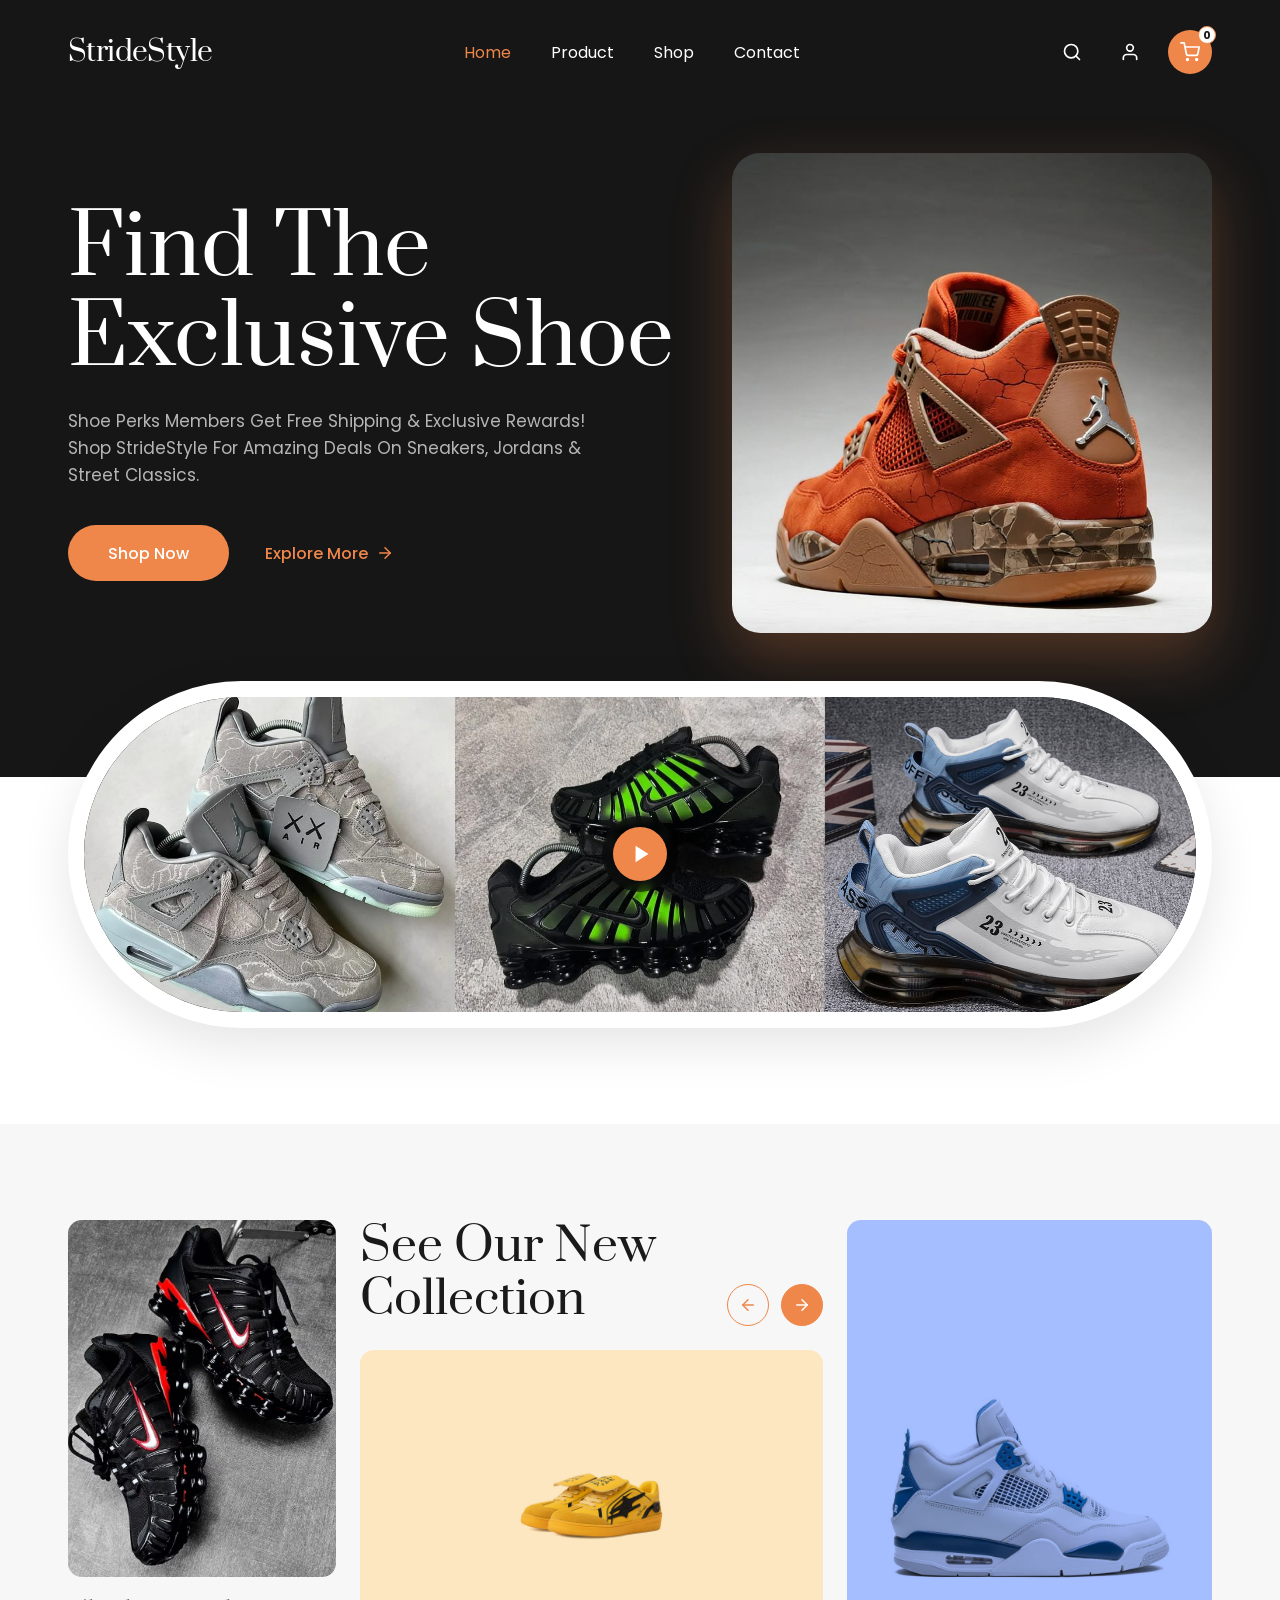
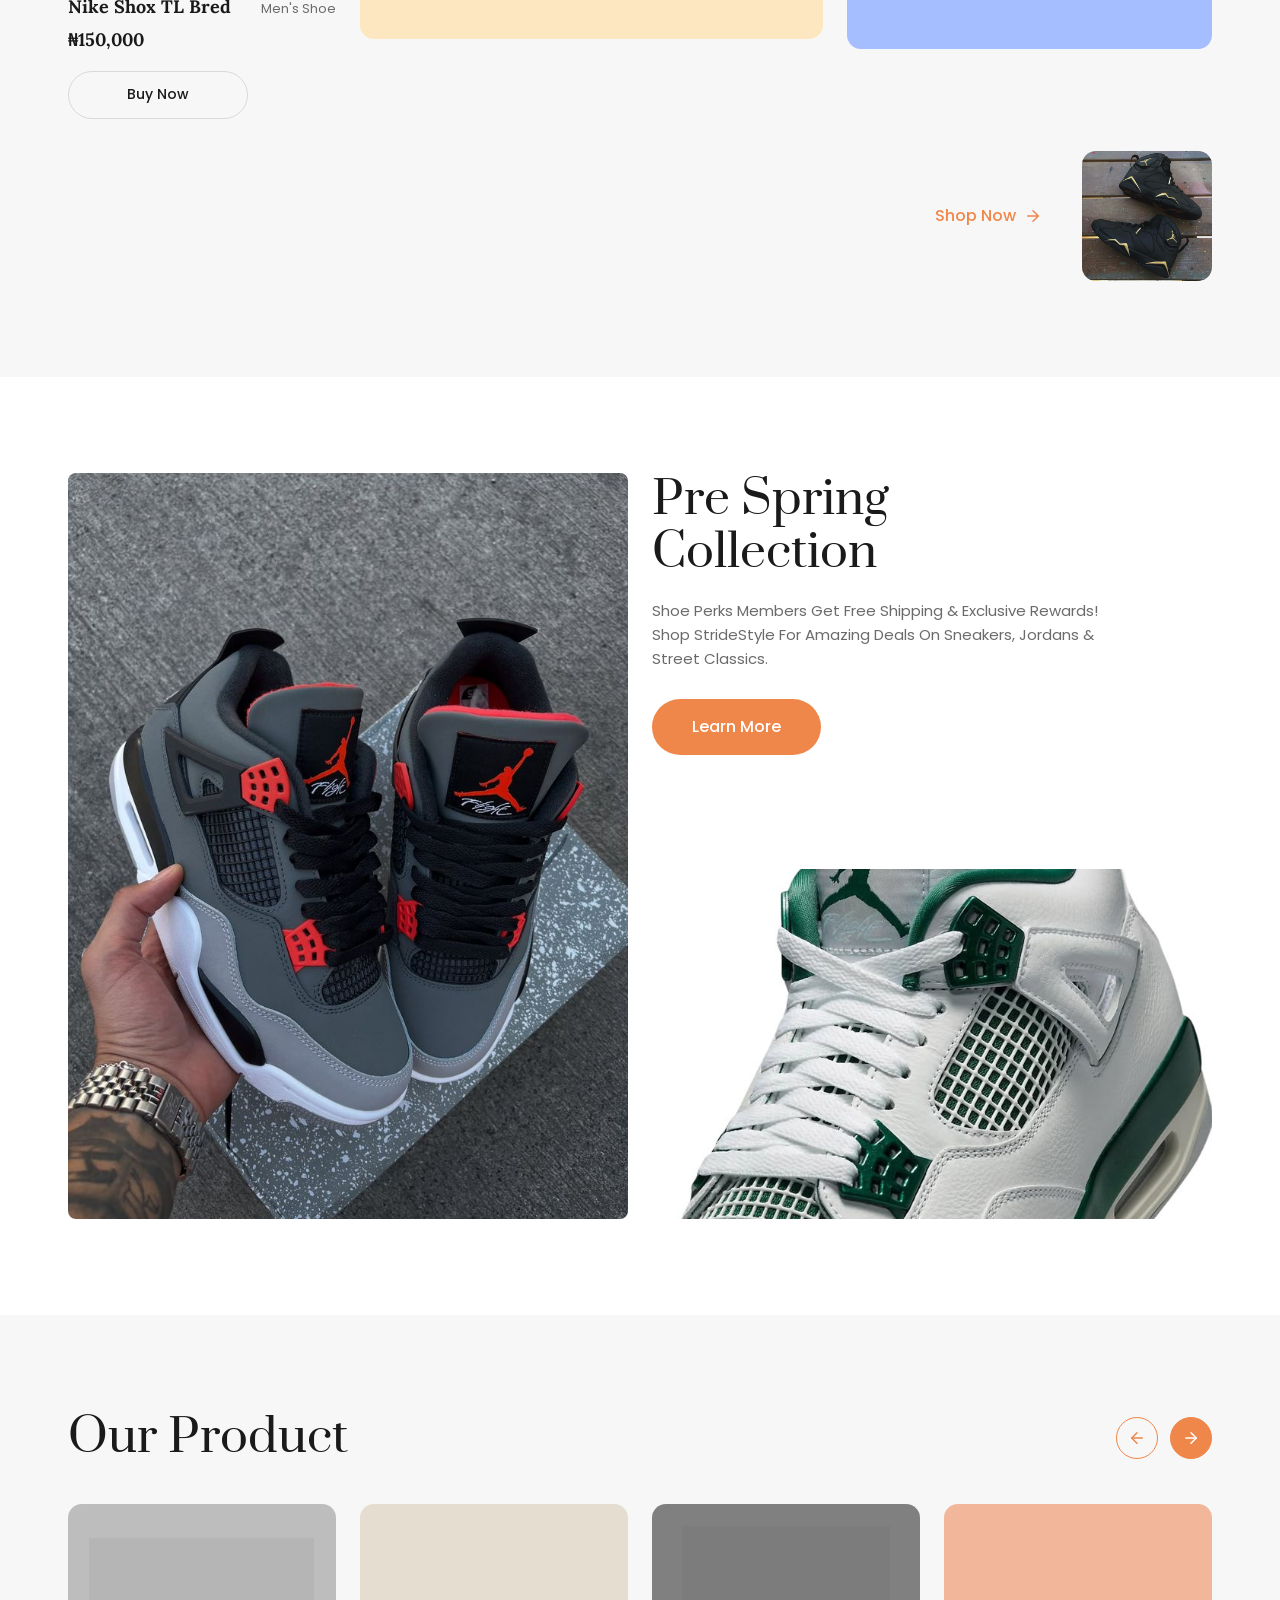
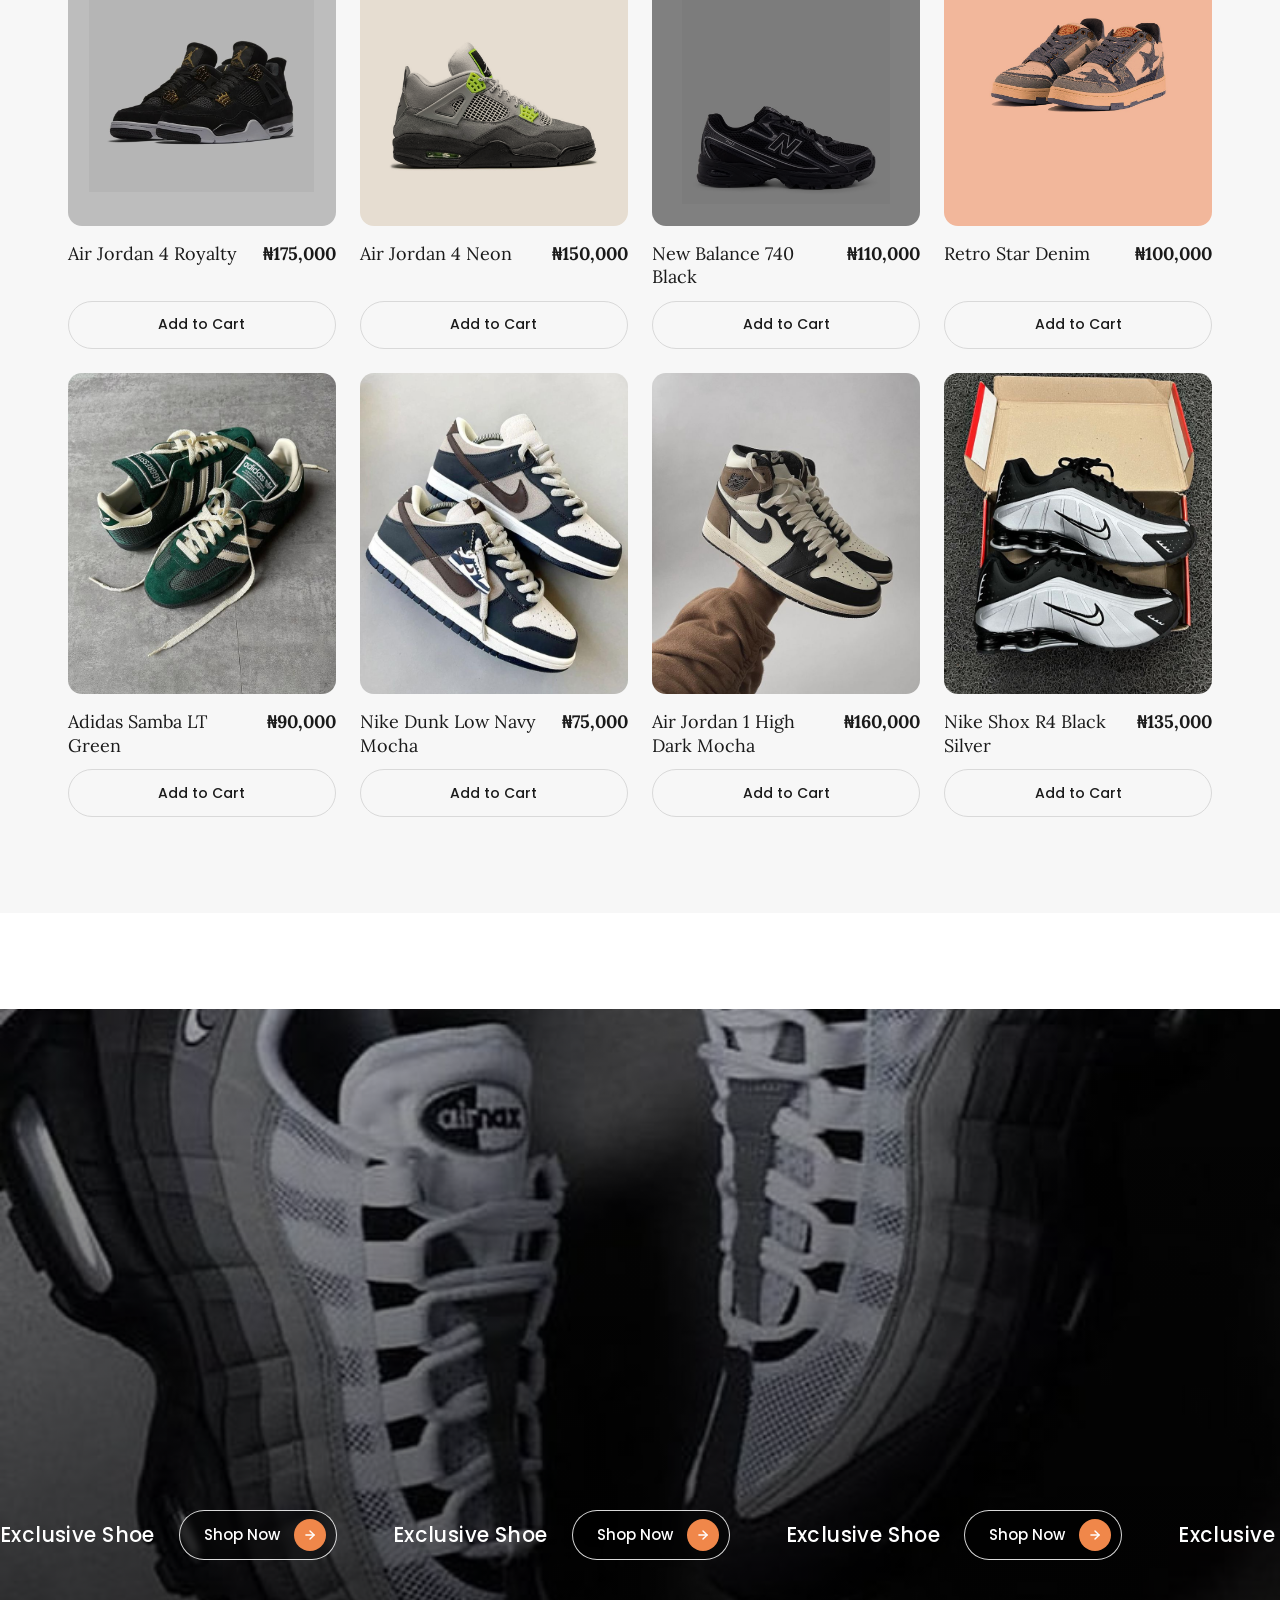
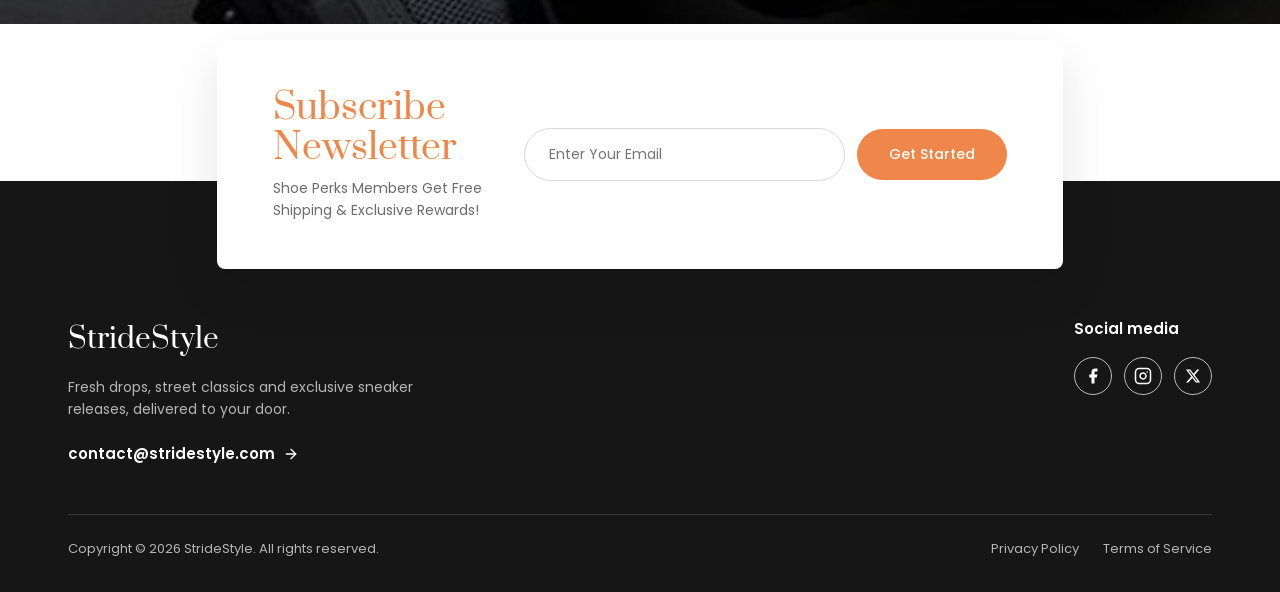
==== shoe-ecommerce/public/CLIENT/index.html @ 3cce836e "first commit" ====
<!DOCTYPE html>
<html lang="en">
<head>
  <meta charset="UTF-8">
  <meta name="viewport" content="width=device-width, initial-scale=1.0">
  <title>StrideStyle | Find The Exclusive Shoe</title>
  <meta name="description" content="Discover premium sneakers, iconic Air Jordans, classic streetwear and rare drops at StrideStyle with exclusive member rewards and free nationwide delivery.">
  
  <!-- Google Fonts: Prata, Lora, Poppins, Noto Sans fallback for Naira -->
  <link rel="preconnect" href="https://fonts.googleapis.com">
  <link rel="preconnect" href="https://fonts.gstatic.com" crossorigin>
  <link href="https://fonts.googleapis.com/css2?family=Lora:ital,wght@0,400..700;1,400..700&family=Noto+Sans:wght@400..700&family=Poppins:wght@300;400;500;600;700&family=Prata&display=swap" rel="stylesheet">
  
  <!-- Stylesheets -->
  <link rel="stylesheet" href="CSS/style.css">
  <link rel="stylesheet" href="CSS/responsive.css">
</head>
<body>

  <!-- Mobile Navigation Toggle (Checkbox Hack) -->
  <input type="checkbox" id="nav-toggle" class="nav-toggle" aria-label="Toggle navigation menu">

  <!-- ==========================================================================
       Header
       ========================================================================== -->
  <header class="site-header">
    <div class="container site-header__container">
      <!-- Logo -->
      <a href="index.html" class="site-header__logo" aria-label="StrideStyle Home">StrideStyle</a>

      <!-- Navigation Links -->
      <nav class="site-header__nav" aria-label="Main Navigation">
        <a href="index.html" class="site-header__link" aria-current="page">Home</a>
        <a href="product.html" class="site-header__link">Product</a>
        <a href="shop.html" class="site-header__link">Shop</a>
        <a href="#contact" class="site-header__link">Contact</a>
      </nav>

      <!-- Action Icons -->
      <div class="site-header__actions">
        <!-- Search icon -> shop page search -->
        <a href="shop.html#shop-search" class="site-header__icon-btn" aria-label="Search shoes">
          <svg width="20" height="20" viewBox="0 0 24 24" fill="none" stroke="currentColor" stroke-width="2" stroke-linecap="round" stroke-linejoin="round">
            <circle cx="11" cy="11" r="8"></circle>
            <line x1="21" y1="21" x2="16.65" y2="16.65"></line>
          </svg>
        </a>

        <!-- Account icon -> login page -->
        <a href="login.html" class="site-header__icon-btn" aria-label="User Account">
          <svg width="20" height="20" viewBox="0 0 24 24" fill="none" stroke="currentColor" stroke-width="2" stroke-linecap="round" stroke-linejoin="round">
            <path d="M20 21v-2a4 4 0 0 0-4-4H8a4 4 0 0 0-4 4v2"></path>
            <circle cx="12" cy="7" r="4"></circle>
          </svg>
        </a>

        <!-- Cart button with count badge -->
        <!-- JS HOOK: Header cart badge -->
        <a href="cart.html" class="site-header__cart-btn" aria-label="View Shopping Cart">
          <svg width="20" height="20" viewBox="0 0 24 24" fill="none" stroke="currentColor" stroke-width="2" stroke-linecap="round" stroke-linejoin="round">
            <circle cx="9" cy="21" r="1"></circle>
            <circle cx="20" cy="21" r="1"></circle>
            <path d="M1 1h4l2.68 13.39a2 2 0 0 0 2 1.61h9.72a2 2 0 0 0 2-1.61L23 6H6"></path>
          </svg>
          <span class="cart-count" id="cart-count">0</span>
        </a>

        <!-- Mobile Hamburger Toggle Button -->
        <label for="nav-toggle" class="nav-toggle-label" aria-label="Toggle navigation">
          <svg width="24" height="24" viewBox="0 0 24 24" fill="none" stroke="currentColor" stroke-width="2" stroke-linecap="round" stroke-linejoin="round">
            <line x1="3" y1="12" x2="21" y2="12"></line>
            <line x1="3" y1="6" x2="21" y2="6"></line>
            <line x1="3" y1="18" x2="21" y2="18"></line>
          </svg>
        </label>
      </div>
    </div>
  </header>

  <main>
    <!-- ==========================================================================
         D1. Hero Section (Dark)
         ========================================================================== -->
    <section class="hero" aria-labelledby="hero-heading">
      <div class="container hero__container">
        <!-- Left Content -->
        <div class="hero__content">
          <h1 id="hero-heading" class="hero__title">
            Find The<br>Exclusive Shoe
          </h1>
          <p class="hero__text">
            Shoe Perks Members Get Free Shipping &amp; Exclusive Rewards! Shop StrideStyle For Amazing Deals On Sneakers, Jordans &amp; Street Classics.
          </p>
          <div class="hero__actions">
            <a href="shop.html" class="btn btn--primary">Shop Now</a>
            <a href="#collections" class="link-arrow">
              Explore More
              <svg width="18" height="18" viewBox="0 0 24 24" fill="none" stroke="currentColor" stroke-width="2" stroke-linecap="round" stroke-linejoin="round">
                <path d="M5 12h14"></path>
                <path d="M12 5l7 7-7 7"></path>
              </svg>
            </a>
          </div>
        </div>

        <!-- Right Hero Media (Air Jordan 4 Orange Crackle) -->
        <div class="hero__media">
          <div class="hero__card">
            <img src="IMAGES/banners/hero-sneaker.jpg" alt="Orange crackle Air Jordan 4 sneaker" class="hero__img" width="480" height="480">
          </div>
        </div>
      </div>
    </section>

    <!-- ==========================================================================
         D2. Featured Pill Strip (Overlaps Dark & Light Boundary)
         ========================================================================== -->
    <section class="container featured-strip-wrapper" aria-label="Featured Collection Sneak Peek">
      <div class="featured-pill">
        <div class="featured-pill__cell">
          <img src="IMAGES/banners/featured-strip-1.jpg" alt="Air Jordan 4 KAWS Grey" class="featured-pill__img" width="400" height="240" loading="lazy">
        </div>
        <div class="featured-pill__cell">
          <img src="IMAGES/banners/featured-strip-2.jpg" alt="Nike Shox TL Volt Green" class="featured-pill__img" width="400" height="240" loading="lazy">
        </div>
        <div class="featured-pill__cell">
          <img src="IMAGES/banners/featured-strip-3.jpg" alt="Street Runner 23 White Blue" class="featured-pill__img" width="400" height="240" loading="lazy">
        </div>

        <!-- Centered Play Video Button -->
        <!-- JS HOOK: Hero video -->
        <button type="button" class="featured-pill__play-btn js-play-video" aria-label="Play featured video">
          <span class="featured-pill__play-icon">
            <svg width="22" height="22" viewBox="0 0 24 24" fill="currentColor">
              <polygon points="5 3 19 12 5 21 5 3"></polygon>
            </svg>
          </span>
        </button>
      </div>
    </section>

    <!-- ==========================================================================
         D3. "See Our New Collection" Showcase (12-Col CSS Grid)
         ========================================================================== -->
    <section id="collections" class="collections-section" aria-labelledby="collections-heading">
      <div class="container">
        <div class="collections-grid">
          
          <!-- Left Tall Card (Col 1 to 3) -->
          <div class="collection-tall-col">
            <article class="collection-tall-card">
              <div class="collection-tall-card__media">
                <img src="IMAGES/collections/collection-lace-up.jpg" alt="Nike Shox TL Bred" class="collection-tall-card__img" width="300" height="400" loading="lazy">
              </div>
              <div class="collection-tall-card__info">
                <div class="collection-tall-card__row-1">
                  <h3 class="collection-tall-card__name">Nike Shox TL Bred</h3>
                  <span class="collection-tall-card__tag">Men's Shoe</span>
                </div>
                <div class="collection-tall-card__price">₦150,000</div>
                <!-- JS HOOK: add-to-cart -->
                <button type="button" class="btn btn--outline collection-tall-card__btn js-add-to-cart" data-product-id="p14">Buy Now</button>
              </div>
            </article>
          </div>

          <!-- Center Block (Col 4 to 8) -->
          <div class="collection-center-col">
            <div class="collection-center-head">
              <h2 id="collections-heading" class="section-head__title">See Our New<br>Collection</h2>
              <!-- Slider Arrows -->
              <!-- JS HOOK: Slider arrows (collection) -->
              <div class="slider-arrows">
                <button type="button" class="slider-arrow slider-arrow--prev js-slider-prev" aria-label="Previous collection slide">
                  <svg width="18" height="18" viewBox="0 0 24 24" fill="none" stroke="currentColor" stroke-width="2" stroke-linecap="round" stroke-linejoin="round">
                    <path d="M19 12H5"></path>
                    <path d="M12 19l-7-7 7-7"></path>
                  </svg>
                </button>
                <button type="button" class="slider-arrow slider-arrow--next js-slider-next" aria-label="Next collection slide">
                  <svg width="18" height="18" viewBox="0 0 24 24" fill="none" stroke="currentColor" stroke-width="2" stroke-linecap="round" stroke-linejoin="round">
                    <path d="M5 12h14"></path>
                    <path d="M12 5l7 7-7 7"></path>
                  </svg>
                </button>
              </div>
            </div>

            <!-- Cream Feature Tile (Cutout, Multiply) -->
            <div class="collection-feature-tile">
              <img src="IMAGES/collections/collection-feature.jpg" alt="Retro Training Yellow" class="collection-feature-img" width="500" height="310" loading="lazy">
            </div>
          </div>

          <!-- Right Sky Card (Col 9 to 12) -->
          <div class="collection-right-col">
            <div class="collection-blue-tile">
              <img src="IMAGES/collections/collection-blue.jpg" alt="Air Jordan 4 Military Blue" class="collection-blue-img" width="380" height="420" loading="lazy">
            </div>
          </div>

          <!-- Bottom Row: Shop Now link & Small Orange Card -->
          <div class="collection-bottom-row">
            <a href="shop.html" class="link-arrow">
              Shop Now
              <svg width="18" height="18" viewBox="0 0 24 24" fill="none" stroke="currentColor" stroke-width="2" stroke-linecap="round" stroke-linejoin="round">
                <path d="M5 12h14"></path>
                <path d="M12 5l7 7-7 7"></path>
              </svg>
            </a>
            <div class="collection-small-tile">
              <img src="IMAGES/collections/collection-small.jpg" alt="Air Jordan 7 Black Gold" class="collection-small-img" width="130" height="130" loading="lazy">
            </div>
          </div>

        </div>
      </div>
    </section>

    <!-- ==========================================================================
         D4. Pre Spring Collection (White Background)
         ========================================================================== -->
    <section class="prespring-section" aria-labelledby="prespring-heading">
      <div class="container">
        <div class="prespring-grid">
          <!-- Left Tall Image -->
          <div class="prespring-col--left">
            <div class="prespring-tall-box">
              <img src="IMAGES/collections/prespring-main.jpg" alt="Air Jordan 4 Infrared Sneaker in Hand" class="prespring-tall-img" width="600" height="740" loading="lazy">
            </div>
          </div>

          <!-- Right Content + Wide Image -->
          <div class="prespring-col--right">
            <div class="prespring-content">
              <h2 id="prespring-heading" class="section-head__title">Pre Spring<br>Collection</h2>
              <p class="prespring-text">
                Shoe Perks Members Get Free Shipping &amp; Exclusive Rewards! Shop StrideStyle For Amazing Deals On Sneakers, Jordans &amp; Street Classics.
              </p>
              <a href="shop.html" class="btn btn--primary">Learn More</a>
            </div>

            <!-- Wide Bottom-Right Image -->
            <div class="prespring-wide-box">
              <img src="IMAGES/collections/prespring-wide.jpg" alt="Air Jordan 4 Oxidized Green Sneakers" class="prespring-wide-img" width="600" height="375" loading="lazy">
            </div>
          </div>
        </div>
      </div>
    </section>

    <!-- ==========================================================================
         D5. "Our Product" Grid (Light Grey Background)
         ========================================================================== -->
    <section class="products-section" aria-labelledby="products-heading">
      <div class="container">
        <div class="section-head">
          <h2 id="products-heading" class="section-head__title">Our Product</h2>
          <!-- Slider Arrows (Product grid) -->
          <!-- JS HOOK: Slider arrows (product grid) -->
          <div class="slider-arrows">
            <button type="button" class="slider-arrow slider-arrow--prev js-product-prev" aria-label="Previous products">
              <svg width="18" height="18" viewBox="0 0 24 24" fill="none" stroke="currentColor" stroke-width="2" stroke-linecap="round" stroke-linejoin="round">
                <path d="M19 12H5"></path>
                <path d="M12 19l-7-7 7-7"></path>
              </svg>
            </button>
            <button type="button" class="slider-arrow slider-arrow--next js-product-next" aria-label="Next products">
              <svg width="18" height="18" viewBox="0 0 24 24" fill="none" stroke="currentColor" stroke-width="2" stroke-linecap="round" stroke-linejoin="round">
                <path d="M5 12h14"></path>
                <path d="M12 5l7 7-7 7"></path>
              </svg>
            </button>
          </div>
        </div>

        <div class="products-grid">
          <!-- Row 1: P02, P04, P19, P21 -->
          <!-- Card 1: P02 (tile gray, cutout) -->
          <!-- JS HOOK: Every product card -->
          <article class="product-card" data-product-id="p02" data-name="Air Jordan 4 Royalty" data-price="175000" data-category="jordan" data-image="IMAGES/shoes/jordan-4-royalty-black-gold.jpg">
            <div class="product-card__media tile-gray">
              <img src="IMAGES/shoes/jordan-4-royalty-black-gold.jpg" alt="Air Jordan 4 Royalty" class="product-card__img product-card__img--cutout" width="300" height="360" loading="lazy">
            </div>
            <div class="product-card__caption">
              <h3 class="product-card__name"><a href="product.html">Air Jordan 4 Royalty</a></h3>
              <span class="product-card__price">₦175,000</span>
            </div>
            <div class="product-card__action">
              <button type="button" class="btn btn--outline js-add-to-cart" data-product-id="p02">Add to Cart</button>
            </div>
          </article>

          <!-- Card 2: P04 (tile beige, cutout) -->
          <article class="product-card" data-product-id="p04" data-name="Air Jordan 4 Neon" data-price="150000" data-category="jordan" data-image="IMAGES/shoes/jordan-4-neon-grey.jpg">
            <div class="product-card__media tile-beige">
              <img src="IMAGES/shoes/jordan-4-neon-grey.jpg" alt="Air Jordan 4 Neon" class="product-card__img product-card__img--cutout" width="300" height="360" loading="lazy">
            </div>
            <div class="product-card__caption">
              <h3 class="product-card__name"><a href="product.html">Air Jordan 4 Neon</a></h3>
              <span class="product-card__price">₦150,000</span>
            </div>
            <div class="product-card__action">
              <button type="button" class="btn btn--outline js-add-to-cart" data-product-id="p04">Add to Cart</button>
            </div>
          </article>

          <!-- Card 3: P19 (tile gray-dark, cutout) -->
          <article class="product-card" data-product-id="p19" data-name="New Balance 740 Black" data-price="110000" data-category="classics" data-image="IMAGES/shoes/new-balance-740-black.jpg">
            <div class="product-card__media tile-gray-dark">
              <img src="IMAGES/shoes/new-balance-740-black.jpg" alt="New Balance 740 Black" class="product-card__img product-card__img--cutout" width="300" height="360" loading="lazy">
            </div>
            <div class="product-card__caption">
              <h3 class="product-card__name"><a href="product.html">New Balance 740 Black</a></h3>
              <span class="product-card__price">₦110,000</span>
            </div>
            <div class="product-card__action">
              <button type="button" class="btn btn--outline js-add-to-cart" data-product-id="p19">Add to Cart</button>
            </div>
          </article>

          <!-- Card 4: P21 (tile peach, cutout) -->
          <article class="product-card" data-product-id="p21" data-name="Retro Star Denim" data-price="100000" data-category="street" data-image="IMAGES/shoes/retro-star-denim.jpg">
            <div class="product-card__media tile-peach">
              <img src="IMAGES/shoes/retro-star-denim.jpg" alt="Retro Star Denim" class="product-card__img product-card__img--cutout" width="300" height="360" loading="lazy">
            </div>
            <div class="product-card__caption">
              <h3 class="product-card__name"><a href="product.html">Retro Star Denim</a></h3>
              <span class="product-card__price">₦100,000</span>
            </div>
            <div class="product-card__action">
              <button type="button" class="btn btn--outline js-add-to-cart" data-product-id="p21">Add to Cart</button>
            </div>
          </article>

          <!-- Row 2: P18, P11, P10, P12 -->
          <!-- Card 5: P18 (tile gray-mid, photo) -->
          <article class="product-card" data-product-id="p18" data-name="Adidas Samba LT Green" data-price="90000" data-category="classics" data-image="IMAGES/shoes/adidas-samba-lt-green.jpg">
            <div class="product-card__media tile-gray-mid">
              <img src="IMAGES/shoes/adidas-samba-lt-green.jpg" alt="Adidas Samba LT Green" class="product-card__img" width="300" height="360" loading="lazy">
            </div>
            <div class="product-card__caption">
              <h3 class="product-card__name"><a href="product.html">Adidas Samba LT Green</a></h3>
              <span class="product-card__price">₦90,000</span>
            </div>
            <div class="product-card__action">
              <button type="button" class="btn btn--outline js-add-to-cart" data-product-id="p18">Add to Cart</button>
            </div>
          </article>

          <!-- Card 6: P11 (tile pink, photo) -->
          <article class="product-card" data-product-id="p11" data-name="Nike Dunk Low Navy Mocha" data-price="75000" data-category="nike" data-image="IMAGES/shoes/nike-dunk-low-navy-mocha.jpg">
            <div class="product-card__media tile-pink">
              <img src="IMAGES/shoes/nike-dunk-low-navy-mocha.jpg" alt="Nike Dunk Low Navy Mocha" class="product-card__img" width="300" height="360" loading="lazy">
            </div>
            <div class="product-card__caption">
              <h3 class="product-card__name"><a href="product.html">Nike Dunk Low Navy Mocha</a></h3>
              <span class="product-card__price">₦75,000</span>
            </div>
            <div class="product-card__action">
              <button type="button" class="btn btn--outline js-add-to-cart" data-product-id="p11">Add to Cart</button>
            </div>
          </article>

          <!-- Card 7: P10 (tile mint, photo) -->
          <article class="product-card" data-product-id="p10" data-name="Air Jordan 1 High Dark Mocha" data-price="160000" data-category="jordan" data-image="IMAGES/shoes/jordan-1-high-dark-mocha.jpg">
            <div class="product-card__media tile-mint">
              <img src="IMAGES/shoes/jordan-1-high-dark-mocha.jpg" alt="Air Jordan 1 High Dark Mocha" class="product-card__img" width="300" height="360" loading="lazy">
            </div>
            <div class="product-card__caption">
              <h3 class="product-card__name"><a href="product.html">Air Jordan 1 High Dark Mocha</a></h3>
              <span class="product-card__price">₦160,000</span>
            </div>
            <div class="product-card__action">
              <button type="button" class="btn btn--outline js-add-to-cart" data-product-id="p10">Add to Cart</button>
            </div>
          </article>

          <!-- Card 8: P12 (tile blush, photo) -->
          <article class="product-card" data-product-id="p12" data-name="Nike Shox R4 Black Silver" data-price="135000" data-category="nike" data-image="IMAGES/shoes/nike-shox-r4-black-silver.jpg">
            <div class="product-card__media tile-blush">
              <img src="IMAGES/shoes/nike-shox-r4-black-silver.jpg" alt="Nike Shox R4 Black Silver" class="product-card__img" width="300" height="360" loading="lazy">
            </div>
            <div class="product-card__caption">
              <h3 class="product-card__name"><a href="product.html">Nike Shox R4 Black Silver</a></h3>
              <span class="product-card__price">₦135,000</span>
            </div>
            <div class="product-card__action">
              <button type="button" class="btn btn--outline js-add-to-cart" data-product-id="p12">Add to Cart</button>
            </div>
          </article>
        </div>
      </div>
    </section>

    <!-- ==========================================================================
         D6. Promotional Banner (Full Bleed with Marquee Row)
         ========================================================================== -->
    <section class="promo-banner-section" aria-label="Exclusive Sneaker Promotion">
      <div class="promo-banner">
        <img src="IMAGES/banners/promo-banner.jpg" alt="Nike Air Max 95 Greyscale Banner" class="promo-banner__bg" width="1440" height="744" loading="lazy">
        <div class="promo-banner__overlay"></div>

        <!-- Marquee Track Repeating "Exclusive Shoe" & Ghost Pill Button -->
        <div class="promo-marquee">
          <div class="promo-marquee__track">
            <!-- Group 1 -->
            <div class="promo-marquee__item">
              <span class="promo-marquee__text">Exclusive Shoe</span>
              <a href="shop.html" class="btn btn--ghost">
                Shop Now
                <span class="btn--ghost-icon">
                  <svg width="14" height="14" viewBox="0 0 24 24" fill="none" stroke="currentColor" stroke-width="2.5" stroke-linecap="round" stroke-linejoin="round">
                    <path d="M5 12h14"></path>
                    <path d="M12 5l7 7-7 7"></path>
                  </svg>
                </span>
              </a>
            </div>
            <!-- Group 2 -->
            <div class="promo-marquee__item">
              <span class="promo-marquee__text">Exclusive Shoe</span>
              <a href="shop.html" class="btn btn--ghost">
                Shop Now
                <span class="btn--ghost-icon">
                  <svg width="14" height="14" viewBox="0 0 24 24" fill="none" stroke="currentColor" stroke-width="2.5" stroke-linecap="round" stroke-linejoin="round">
                    <path d="M5 12h14"></path>
                    <path d="M12 5l7 7-7 7"></path>
                  </svg>
                </span>
              </a>
            </div>
            <!-- Group 3 -->
            <div class="promo-marquee__item">
              <span class="promo-marquee__text">Exclusive Shoe</span>
              <a href="shop.html" class="btn btn--ghost">
                Shop Now
                <span class="btn--ghost-icon">
                  <svg width="14" height="14" viewBox="0 0 24 24" fill="none" stroke="currentColor" stroke-width="2.5" stroke-linecap="round" stroke-linejoin="round">
                    <path d="M5 12h14"></path>
                    <path d="M12 5l7 7-7 7"></path>
                  </svg>
                </span>
              </a>
            </div>
            <!-- Group 4 -->
            <div class="promo-marquee__item">
              <span class="promo-marquee__text">Exclusive Shoe</span>
              <a href="shop.html" class="btn btn--ghost">
                Shop Now
                <span class="btn--ghost-icon">
                  <svg width="14" height="14" viewBox="0 0 24 24" fill="none" stroke="currentColor" stroke-width="2.5" stroke-linecap="round" stroke-linejoin="round">
                    <path d="M5 12h14"></path>
                    <path d="M12 5l7 7-7 7"></path>
                  </svg>
                </span>
              </a>
            </div>
            <!-- Group 5 -->
            <div class="promo-marquee__item">
              <span class="promo-marquee__text">Exclusive Shoe</span>
              <a href="shop.html" class="btn btn--ghost">
                Shop Now
                <span class="btn--ghost-icon">
                  <svg width="14" height="14" viewBox="0 0 24 24" fill="none" stroke="currentColor" stroke-width="2.5" stroke-linecap="round" stroke-linejoin="round">
                    <path d="M5 12h14"></path>
                    <path d="M12 5l7 7-7 7"></path>
                  </svg>
                </span>
              </a>
            </div>
          </div>
        </div>
      </div>
    </section>

    <!-- ==========================================================================
         D7. Newsletter Card (Straddling White Section and Dark Footer)
         ========================================================================== -->
    <div class="container newsletter-wrapper">
      <section class="newsletter" aria-labelledby="newsletter-heading">
        <div class="newsletter__info">
          <h2 id="newsletter-heading" class="newsletter__title">Subscribe Newsletter</h2>
          <p class="newsletter__text">Shoe Perks Members Get Free Shipping &amp; Exclusive Rewards!</p>
        </div>

        <!-- JS HOOK: Newsletter form -->
        <form id="newsletter-form" class="newsletter__form" action="#" method="POST">
          <input type="email" id="newsletter-email" class="newsletter__input" placeholder="Enter Your Email" required aria-label="Email address for newsletter">
          <button type="submit" class="newsletter__btn">Get Started</button>
        </form>
        <p id="newsletter-message" role="status" hidden class="visually-hidden"></p>
      </section>
    </div>
  </main>

  <!-- ==========================================================================
       Footer (Dark)
       ========================================================================== -->
  <footer class="site-footer" id="contact">
    <div class="container">
      <div class="site-footer__main">
        <!-- Brand & Description -->
        <div class="site-footer__brand">
          <a href="index.html" class="site-footer__logo">StrideStyle</a>
          <p class="site-footer__desc">
            Fresh drops, street classics and exclusive sneaker releases, delivered to your door.
          </p>
          <a href="mailto:contact@stridestyle.com" class="site-footer__email">
            contact@stridestyle.com
            <svg width="16" height="16" viewBox="0 0 24 24" fill="none" stroke="currentColor" stroke-width="2" stroke-linecap="round" stroke-linejoin="round">
              <path d="M5 12h14"></path>
              <path d="M12 5l7 7-7 7"></path>
            </svg>
          </a>
        </div>

        <!-- Social Media Links -->
        <div class="site-footer__social">
          <h3 class="site-footer__social-label">Social media</h3>
          <div class="site-footer__social-icons">
            <!-- Facebook -->
            <a href="https://facebook.com" class="site-footer__social-icon" aria-label="Facebook" target="_blank" rel="noopener">
              <svg width="18" height="18" viewBox="0 0 24 24" fill="currentColor">
                <path d="M18 2h-3a5 5 0 0 0-5 5v3H7v4h3v8h4v-8h3l1-4h-4V7a1 1 0 0 1 1-1h3z"></path>
              </svg>
            </a>
            <!-- Instagram -->
            <a href="https://instagram.com" class="site-footer__social-icon" aria-label="Instagram" target="_blank" rel="noopener">
              <svg width="18" height="18" viewBox="0 0 24 24" fill="none" stroke="currentColor" stroke-width="2" stroke-linecap="round" stroke-linejoin="round">
                <rect x="2" y="2" width="20" height="20" rx="5" ry="5"></rect>
                <path d="M16 11.37A4 4 0 1 1 12.63 8 4 4 0 0 1 16 11.37z"></path>
                <line x1="17.5" y1="6.5" x2="17.51" y2="6.5"></line>
              </svg>
            </a>
            <!-- X / Twitter -->
            <a href="https://x.com" class="site-footer__social-icon" aria-label="X Twitter" target="_blank" rel="noopener">
              <svg width="16" height="16" viewBox="0 0 24 24" fill="currentColor">
                <path d="M18.244 2.25h3.308l-7.227 8.26 8.502 11.24H16.17l-5.214-6.817L4.99 21.75H1.68l7.73-8.835L1.254 2.25H8.08l4.713 6.231zm-1.161 17.52h1.833L7.084 4.126H5.117z"></path>
              </svg>
            </a>
          </div>
        </div>
      </div>

      <!-- Divider -->
      <hr class="site-footer__divider">

      <!-- Bottom Row -->
      <div class="site-footer__bottom">
        <p class="site-footer__copyright">Copyright &copy; 2026 StrideStyle. All rights reserved.</p>
        <div class="site-footer__links">
          <a href="#">Privacy Policy</a>
          <a href="#">Terms of Service</a>
        </div>
      </div>
    </div>
  </footer>

  <!-- JS: link my script here later, e.g. <script src="JS/script.js" defer></script> -->
</body>
</html>
---- shoe-ecommerce/public/CLIENT/CSS/style.css ----
/* ==========================================================================
   StrideStyle Shoe E-Commerce - Shared Design System & Core Styles
   File: style.css
   Applies to every client page and shared tokens with admin
   ========================================================================== */

/* --------------------------------------------------------------------------
   B1. CSS Custom Properties (:root)
   -------------------------------------------------------------------------- */
:root {
  /* Colours */
  --color-bg-dark: #161616;              /* header, hero, footer, admin sidebar */
  --color-bg-light: #F7F7F7;             /* light sections behind cards */
  --color-white: #FFFFFF;
  --color-text: #1A1A1A;
  --color-text-muted: #6B6B6B;
  --color-text-on-dark: #FFFFFF;
  --color-text-on-dark-muted: #B5B5B5;
  --color-primary: #F0874A;              /* orange: buttons, arrows, accents, newsletter title */
  --color-primary-hover: #DB7131;
  --color-border: #D9D9D9;

  /* Pastel product-tile backgrounds (from reference product cards) */
  --tile-gray: #BDBDBD;
  --tile-gray-dark: #808080;
  --tile-gray-mid: #8A8A8A;
  --tile-beige: #E6DDD1;
  --tile-peach: #F2B79B;
  --tile-pink: #FFB8C6;
  --tile-mint: #BDEAD3;
  --tile-blush: #EEDDD0;
  --tile-cream: #FDE7C0;
  --tile-sky: #A5BEFF;
  --tile-tan: #E6B8A0;

  /* Fonts */
  --font-heading: "Prata", "Playfair Display", Georgia, serif;
  --font-product: "Lora", "Noto Sans", Georgia, serif;
  --font-body: "Poppins", "Noto Sans", Arial, sans-serif;

  /* Type scale (fluid) */
  --fs-hero: clamp(2.75rem, 6.5vw, 5.75rem); /* hero H1 */
  --fs-h2: clamp(2rem, 3.6vw, 3.25rem);       /* section headings */
  --fs-h3: clamp(1.25rem, 1.8vw, 1.6rem);
  --fs-product: 1.125rem;                     /* ~18px */
  --fs-body: 1rem;                            /* 16px */
  --fs-small: 0.875rem;                       /* 14px */
  --fs-tiny: 0.75rem;                         /* 12px */

  /* Spacing, radii, shadows, layout */
  --space-1: 0.5rem;
  --space-2: 1rem;
  --space-3: 1.5rem;
  --space-4: 2.5rem;
  --space-5: 4rem;
  --space-6: 6rem;

  --radius-sm: 8px;
  --radius-md: 14px;
  --radius-lg: 28px;
  --radius-pill: 999px;

  --shadow-card: 0 18px 50px rgba(0, 0, 0, 0.10);
  --shadow-soft: 0 6px 24px rgba(0, 0, 0, 0.08);

  --container: 1288px;
  --gutter: clamp(1.25rem, 5.3vw, 4.75rem);
}

/* --------------------------------------------------------------------------
   Reset & Base Elements
   -------------------------------------------------------------------------- */
*,
*::before,
*::after {
  box-sizing: border-box;
  margin: 0;
  padding: 0;
}

html {
  font-size: 16px;
  scroll-behavior: smooth;
  -webkit-text-size-adjust: 100%;
}

body {
  font-family: var(--font-body);
  font-size: var(--fs-body);
  line-height: 1.6;
  color: var(--color-text);
  background-color: var(--color-white);
  overflow-x: clip;
}

img,
picture,
svg {
  display: block;
  max-width: 100%;
}

input,
button,
textarea,
select {
  font: inherit;
}

a {
  color: inherit;
  text-decoration: none;
}

button {
  background: none;
  border: none;
  cursor: pointer;
}

ul,
ol {
  list-style: none;
}

/* Accessible focus styling */
:focus-visible {
  outline: 2px solid var(--color-primary);
  outline-offset: 3px;
}

/* --------------------------------------------------------------------------
   Layout Containers & Utilities
   -------------------------------------------------------------------------- */
.container {
  width: 100%;
  max-width: var(--container);
  margin-left: auto;
  margin-right: auto;
  padding-left: var(--gutter);
  padding-right: var(--gutter);
}

.section-light {
  background-color: var(--color-bg-light);
  padding-top: var(--space-6);
  padding-bottom: var(--space-6);
}

.section-white {
  background-color: var(--color-white);
  padding-top: var(--space-6);
  padding-bottom: var(--space-6);
}

.surface-card {
  background-color: var(--color-white);
  border-radius: var(--radius-md);
  box-shadow: var(--shadow-soft);
  padding: 2rem;
}

.visually-hidden {
  position: absolute;
  width: 1px;
  height: 1px;
  padding: 0;
  margin: -1px;
  overflow: hidden;
  clip: rect(0, 0, 0, 0);
  white-space: nowrap;
  border: 0;
}

/* --------------------------------------------------------------------------
   B3. Buttons, Links & Inputs
   -------------------------------------------------------------------------- */
/* Primary Pill Button */
.btn {
  display: inline-flex;
  align-items: center;
  justify-content: center;
  gap: 0.5rem;
  font-family: var(--font-body);
  font-weight: 500;
  border-radius: var(--radius-pill);
  transition: background-color 0.25s ease, transform 0.2s ease, border-color 0.25s ease, color 0.25s ease;
  white-space: nowrap;
  cursor: pointer;
  text-decoration: none;
}

.btn--primary {
  background-color: var(--color-primary);
  color: var(--color-white);
  padding: 0 2.5rem;
  height: 56px;
  font-size: var(--fs-body);
  border: none;
}

.btn--primary:hover {
  background-color: var(--color-primary-hover);
  transform: translateY(-1px);
}

.btn--primary-sm {
  background-color: var(--color-primary);
  color: var(--color-white);
  padding: 0 1.75rem;
  height: 46px;
  font-size: var(--fs-small);
  border: none;
}

.btn--primary-sm:hover {
  background-color: var(--color-primary-hover);
}

/* Outline Pill Button (Add to Cart / Buy Now / Secondary) */
.btn--outline {
  background-color: transparent;
  color: var(--color-text);
  border: 1px solid var(--color-border);
  border-radius: var(--radius-pill);
  height: 48px;
  width: 100%;
  padding: 0 1.5rem;
  font-size: var(--fs-small);
  font-weight: 500;
}

.btn--outline:hover {
  background-color: var(--color-primary);
  color: var(--color-white);
  border-color: var(--color-primary);
}

/* Ghost Pill on Dark (Promo banner Shop Now) */
.btn--ghost {
  background-color: rgba(0, 0, 0, 0.45);
  border: 1px solid rgba(255, 255, 255, 0.85);
  color: var(--color-white);
  padding: 0.5rem 0.625rem 0.5rem 1.5rem;
  border-radius: var(--radius-pill);
  font-size: 0.9375rem;
  font-weight: 500;
  display: inline-flex;
  align-items: center;
  gap: 0.875rem;
  backdrop-filter: blur(4px);
  transition: background-color 0.2s ease, border-color 0.2s ease;
}

.btn--ghost:hover {
  background-color: rgba(0, 0, 0, 0.7);
  border-color: var(--color-primary);
}

.btn--ghost-icon {
  width: 32px;
  height: 32px;
  background-color: var(--color-primary);
  border-radius: 50%;
  display: flex;
  align-items: center;
  justify-content: center;
  color: var(--color-white);
}

/* Text link with arrow */
.link-arrow {
  color: var(--color-primary);
  font-family: var(--font-body);
  font-weight: 500;
  font-size: 1rem;
  display: inline-flex;
  align-items: center;
  gap: 0.5rem;
  text-decoration: none;
  transition: gap 0.25s ease, color 0.2s ease;
}

.link-arrow svg {
  transition: transform 0.25s ease;
}

.link-arrow:hover {
  color: var(--color-primary-hover);
  gap: 0.75rem;
}

.link-arrow:hover svg {
  transform: translateX(3px);
}

/* Circular Arrow Buttons (Slider pair) */
.slider-arrows {
  display: inline-flex;
  align-items: center;
  gap: 0.75rem;
}

.slider-arrow {
  width: 42px;
  height: 42px;
  border-radius: 50%;
  display: inline-flex;
  align-items: center;
  justify-content: center;
  cursor: pointer;
  transition: all 0.2s ease;
}

.slider-arrow--prev {
  background: transparent;
  border: 1.5px solid var(--color-primary);
  color: var(--color-primary);
}

.slider-arrow--prev:hover {
  background-color: rgba(240, 135, 74, 0.1);
  transform: scale(1.05);
}

.slider-arrow--next {
  background-color: var(--color-primary);
  border: 1.5px solid var(--color-primary);
  color: var(--color-white);
}

.slider-arrow--next:hover {
  background-color: var(--color-primary-hover);
  border-color: var(--color-primary-hover);
  transform: scale(1.05);
}

/* Form Controls */
.form-group {
  margin-bottom: 1.25rem;
}

.form-label {
  display: block;
  font-family: var(--font-body);
  font-size: var(--fs-small);
  font-weight: 500;
  color: var(--color-text);
  margin-bottom: 0.5rem;
}

.form-input,
.form-select,
.form-textarea {
  width: 100%;
  font-family: var(--font-body);
  font-size: var(--fs-body);
  color: var(--color-text);
  background-color: var(--color-white);
  border: 1px solid var(--color-border);
  border-radius: var(--radius-pill);
  padding: 0.875rem 1.375rem;
  transition: border-color 0.2s ease, box-shadow 0.2s ease;
}

.form-textarea {
  border-radius: var(--radius-md);
  resize: vertical;
  min-height: 120px;
}

.form-input:focus,
.form-select:focus,
.form-textarea:focus {
  outline: none;
  border-color: var(--color-primary);
  box-shadow: 0 0 0 3px rgba(240, 135, 74, 0.18);
}

.form-error {
  color: #D32F2F;
  font-size: var(--fs-tiny);
  margin-top: 0.375rem;
}

/* --------------------------------------------------------------------------
   Product Card Component (Shared)
   -------------------------------------------------------------------------- */
.product-card {
  display: flex;
  flex-direction: column;
  background: transparent;
  position: relative;
  border: none;
}

.product-card__media {
  width: 100%;
  aspect-ratio: 5 / 6;
  border-radius: var(--radius-md);
  overflow: hidden;
  position: relative;
  display: flex;
  align-items: center;
  justify-content: center;
}

/* Pastel backgrounds */
.tile-gray       { background-color: var(--tile-gray); }
.tile-gray-dark  { background-color: var(--tile-gray-dark); }
.tile-gray-mid   { background-color: var(--tile-gray-mid); }
.tile-beige      { background-color: var(--tile-beige); }
.tile-peach      { background-color: var(--tile-peach); }
.tile-pink       { background-color: var(--tile-pink); }
.tile-mint       { background-color: var(--tile-mint); }
.tile-blush      { background-color: var(--tile-blush); }
.tile-cream      { background-color: var(--tile-cream); }
.tile-sky        { background-color: var(--tile-sky); }
.tile-tan        { background-color: var(--tile-tan); }

/* Real photo image */
.product-card__img {
  width: 100%;
  height: 100%;
  object-fit: cover;
  transition: transform 0.4s ease;
}

/* Cutout image with multiply */
.product-card__img--cutout {
  width: 100%;
  height: 100%;
  object-fit: contain;
  mix-blend-mode: multiply;
  padding: 8%;
  transition: transform 0.4s ease;
}

.product-card:hover .product-card__img,
.product-card:hover .product-card__img--cutout {
  transform: scale(1.04);
}

.product-card__caption {
  display: flex;
  justify-content: space-between;
  align-items: baseline;
  gap: 0.75rem;
  margin-top: 0.875rem;
  margin-bottom: 0.75rem;
}

.product-card__name {
  font-family: var(--font-product);
  font-size: var(--fs-product);
  font-weight: 400;
  color: var(--color-text);
  line-height: 1.3;
}

.product-card__name a {
  color: inherit;
  text-decoration: none;
  transition: color 0.2s ease;
}

.product-card__name a:hover {
  color: var(--color-primary);
}

.product-card__price {
  font-family: var(--font-product);
  font-weight: 700;
  font-size: var(--fs-product);
  color: var(--color-text);
  white-space: nowrap;
  text-align: right;
}

.product-card__action {
  margin-top: auto;
}

/* --------------------------------------------------------------------------
   Section Heading Row Component
   -------------------------------------------------------------------------- */
.section-head {
  display: flex;
  justify-content: space-between;
  align-items: center;
  margin-bottom: 2.5rem;
}

.section-head__title {
  font-family: var(--font-heading);
  font-size: var(--fs-h2);
  font-weight: 400;
  color: var(--color-text);
  line-height: 1.15;
}

/* --------------------------------------------------------------------------
   B5. Site Header Component (Dark)
   -------------------------------------------------------------------------- */
/* Checkbox hack for mobile menu */
.nav-toggle {
  display: none;
}

.site-header {
  background-color: var(--color-bg-dark);
  padding: 1.875rem 0;
  position: relative;
  z-index: 100;
}

.site-header__container {
  display: flex;
  align-items: center;
  justify-content: space-between;
}

.site-header__logo {
  font-family: var(--font-heading);
  font-size: 1.75rem;
  color: var(--color-white);
  text-decoration: none;
  letter-spacing: -0.02em;
}

.site-header__nav {
  display: flex;
  align-items: center;
  gap: 2.5rem;
}

.site-header__link {
  font-family: var(--font-body);
  font-size: 1rem;
  font-weight: 400;
  color: var(--color-white);
  text-decoration: none;
  transition: color 0.2s ease;
  padding: 0.25rem 0;
}

.site-header__link:hover,
.site-header__link[aria-current="page"] {
  color: var(--color-primary);
}

.site-header__actions {
  display: flex;
  align-items: center;
  gap: 1.125rem;
}

.site-header__icon-btn {
  color: var(--color-white);
  display: inline-flex;
  align-items: center;
  justify-content: center;
  width: 40px;
  height: 40px;
  border-radius: 50%;
  transition: color 0.2s ease, transform 0.2s ease;
}

.site-header__icon-btn:hover {
  color: var(--color-primary);
  transform: scale(1.08);
}

.site-header__cart-btn {
  width: 44px;
  height: 44px;
  border-radius: 50%;
  background-color: var(--color-primary);
  display: inline-flex;
  align-items: center;
  justify-content: center;
  color: var(--color-white);
  position: relative;
  text-decoration: none;
  transition: background-color 0.2s ease, transform 0.2s ease;
}

.site-header__cart-btn:hover {
  background-color: var(--color-primary-hover);
  transform: scale(1.05);
}

.cart-count {
  position: absolute;
  top: -4px;
  right: -4px;
  background-color: var(--color-white);
  color: var(--color-text);
  font-size: 0.6875rem;
  font-weight: 700;
  width: 18px;
  height: 18px;
  border-radius: 50%;
  display: flex;
  align-items: center;
  justify-content: center;
  border: 1.5px solid var(--color-primary);
}

/* Mobile hamburger trigger */
.nav-toggle-label {
  display: none;
  width: 44px;
  height: 44px;
  align-items: center;
  justify-content: center;
  cursor: pointer;
  color: var(--color-white);
}

/* --------------------------------------------------------------------------
   Inner Page Title Band (shop, product, cart, checkout, login, signup)
   -------------------------------------------------------------------------- */
.page-title-band {
  background-color: var(--color-bg-dark);
  padding: 3rem 0 4.25rem;
  color: var(--color-white);
  position: relative;
  overflow: hidden;
}

.page-title-band::after {
  content: "";
  position: absolute;
  top: -40px;
  right: -40px;
  width: 320px;
  height: 320px;
  border-radius: 50%;
  background: radial-gradient(circle, rgba(240, 135, 74, 0.18) 0%, rgba(240, 135, 74, 0) 70%);
  pointer-events: none;
}

.breadcrumb {
  display: flex;
  align-items: center;
  gap: 0.5rem;
  font-family: var(--font-body);
  font-size: 0.8125rem;
  color: var(--color-text-on-dark-muted);
  margin-bottom: 0.875rem;
}

.breadcrumb a {
  color: inherit;
  text-decoration: none;
  transition: color 0.2s ease;
}

.breadcrumb a:hover {
  color: var(--color-white);
}

.breadcrumb-separator {
  opacity: 0.5;
}

.page-title-band__title {
  font-family: var(--font-heading);
  font-size: clamp(2.25rem, 4.5vw, 3.5rem);
  font-weight: 400;
  color: var(--color-white);
  line-height: 1.15;
  margin-bottom: 0.5rem;
}

.page-title-band__desc {
  font-family: var(--font-body);
  font-size: 0.9375rem;
  color: var(--color-text-on-dark-muted);
  max-width: 580px;
}

/* --------------------------------------------------------------------------
   Newsletter Card (index, shop, product, cart)
   Straddles the light section above and dark footer below
   -------------------------------------------------------------------------- */
.newsletter-wrapper {
  position: relative;
  z-index: 20;
  margin-top: -5rem;
  margin-bottom: -5.5rem;
}

.newsletter {
  background-color: var(--color-white);
  border-radius: var(--radius-sm);
  box-shadow: var(--shadow-card);
  width: 74%;
  max-width: 1070px;
  margin-left: auto;
  margin-right: auto;
  padding: 3rem 3.5rem;
  display: flex;
  justify-content: space-between;
  align-items: center;
  gap: 2rem;
}

.newsletter__info {
  flex: 1;
}

.newsletter__title {
  font-family: var(--font-heading);
  font-size: clamp(1.75rem, 2.75vw, 2.75rem);
  font-weight: 400;
  color: var(--color-primary);
  line-height: 1.15;
  margin-bottom: 0.5rem;
}

.newsletter__text {
  font-family: var(--font-body);
  font-size: 0.875rem;
  color: var(--color-text-muted);
}

.newsletter__form {
  display: flex;
  align-items: center;
  gap: 0.75rem;
}

.newsletter__input {
  border-radius: var(--radius-pill);
  border: 1px solid var(--color-border);
  padding: 0.875rem 1.5rem;
  font-family: var(--font-body);
  font-size: var(--fs-small);
  min-width: 280px;
  background-color: var(--color-white);
  color: var(--color-text);
  transition: border-color 0.2s ease;
}

.newsletter__input:focus {
  outline: none;
  border-color: var(--color-primary);
}

.newsletter__btn {
  background-color: var(--color-primary);
  color: var(--color-white);
  border: none;
  border-radius: var(--radius-pill);
  padding: 0.875rem 2rem;
  font-family: var(--font-body);
  font-size: var(--fs-small);
  font-weight: 500;
  cursor: pointer;
  white-space: nowrap;
  transition: background-color 0.2s ease, transform 0.2s ease;
}

.newsletter__btn:hover {
  background-color: var(--color-primary-hover);
  transform: translateY(-1px);
}

/* --------------------------------------------------------------------------
   Site Footer (Dark)
   -------------------------------------------------------------------------- */
.site-footer {
  background-color: var(--color-bg-dark);
  color: var(--color-white);
  padding-top: 8.5rem;
  padding-bottom: 2rem;
  position: relative;
}

.site-footer--compact {
  padding-top: 3.5rem;
}

.site-footer__main {
  display: flex;
  justify-content: space-between;
  align-items: flex-start;
  margin-bottom: 3rem;
}

.site-footer__brand {
  max-width: 380px;
}

.site-footer__logo {
  font-family: var(--font-heading);
  font-size: 1.75rem;
  color: var(--color-white);
  text-decoration: none;
  display: inline-block;
  margin-bottom: 0.875rem;
}

.site-footer__desc {
  font-family: var(--font-body);
  font-size: 0.875rem;
  color: var(--color-text-on-dark-muted);
  line-height: 1.6;
  margin-bottom: 1.25rem;
}

.site-footer__email {
  font-family: var(--font-body);
  font-size: 0.9375rem;
  font-weight: 600;
  color: var(--color-white);
  display: inline-flex;
  align-items: center;
  gap: 0.5rem;
  transition: color 0.2s ease;
}

.site-footer__email:hover {
  color: var(--color-primary);
}

.site-footer__social-label {
  font-family: var(--font-body);
  font-size: 0.9375rem;
  font-weight: 600;
  color: var(--color-white);
  margin-bottom: 1rem;
}

.site-footer__social-icons {
  display: flex;
  align-items: center;
  gap: 0.75rem;
}

.site-footer__social-icon {
  width: 38px;
  height: 38px;
  border-radius: 50%;
  border: 1px solid rgba(255, 255, 255, 0.7);
  display: inline-flex;
  align-items: center;
  justify-content: center;
  color: var(--color-white);
  transition: border-color 0.2s ease, color 0.2s ease, transform 0.2s ease;
}

.site-footer__social-icon:hover {
  border-color: var(--color-primary);
  color: var(--color-primary);
  transform: translateY(-2px);
}

.site-footer__divider {
  border: none;
  border-top: 1px solid rgba(255, 255, 255, 0.15);
  margin-bottom: 1.5rem;
}

.site-footer__bottom {
  display: flex;
  justify-content: space-between;
  align-items: center;
  font-family: var(--font-body);
  font-size: 0.8125rem;
  color: var(--color-text-on-dark-muted);
}

.site-footer__links {
  display: flex;
  align-items: center;
  gap: 1.5rem;
}

.site-footer__links a {
  color: inherit;
  transition: color 0.2s ease;
}

.site-footer__links a:hover {
  color: var(--color-white);
}

/* ==========================================================================
   Homepage Specific Sections (index.html)
   ========================================================================== */

/* --------------------------------------------------------------------------
   D1. Hero Section (Dark)
   -------------------------------------------------------------------------- */
.hero {
  background-color: var(--color-bg-dark);
  padding-top: 3rem;
  padding-bottom: 9rem; /* extra space so pill strip can overlap cleanly */
  position: relative;
  overflow: hidden;
}

.hero__container {
  display: flex;
  align-items: center;
  justify-content: space-between;
  gap: 2.5rem;
}

.hero__content {
  flex: 0 0 54%;
  max-width: 620px;
}

.hero__title {
  font-family: var(--font-heading);
  font-size: var(--fs-hero);
  font-weight: 400;
  color: var(--color-white);
  line-height: 1.08;
  margin-bottom: 1.5rem;
}

.hero__text {
  font-family: var(--font-body);
  font-size: 1.0625rem;
  color: var(--color-text-on-dark-muted);
  max-width: 520px;
  line-height: 1.6;
  margin-bottom: 2.25rem;
}

.hero__actions {
  display: flex;
  align-items: center;
  gap: 2.25rem;
}

.hero__media {
  flex: 0 0 42%;
  display: flex;
  justify-content: flex-end;
}

.hero__card {
  width: 100%;
  max-width: 480px;
  aspect-ratio: 1 / 1;
  border-radius: var(--radius-lg);
  overflow: hidden;
  position: relative;
  box-shadow: 0 24px 60px rgba(240, 135, 74, 0.28);
  background-color: #261f1b;
}

.hero__img {
  width: 100%;
  height: 100%;
  object-fit: cover;
  transform: scale(1.02);
}

/* --------------------------------------------------------------------------
   D2. Featured Pill Strip
   -------------------------------------------------------------------------- */
.featured-strip-wrapper {
  position: relative;
  z-index: 25;
  margin-top: -6rem;
  margin-bottom: 6rem;
}

.featured-pill {
  border-radius: var(--radius-pill);
  aspect-ratio: 3.3 / 1;
  border: 16px solid var(--color-white);
  box-shadow: var(--shadow-card);
  background-color: #1a1a1a;
  display: flex;
  position: relative;
  overflow: hidden;
}

.featured-pill__cell {
  flex: 1;
  height: 100%;
  overflow: hidden;
  position: relative;
}

.featured-pill__img {
  width: 100%;
  height: 100%;
  object-fit: cover;
  transition: transform 0.4s ease;
}

.featured-pill:hover .featured-pill__img {
  transform: scale(1.03);
}

.featured-pill__play-btn {
  position: absolute;
  top: 50%;
  left: 50%;
  transform: translate(-50%, -50%);
  z-index: 10;
  width: 76px;
  height: 76px;
  border-radius: 50%;
  background-color: rgba(0, 0, 0, 0.45);
  backdrop-filter: blur(4px);
  display: flex;
  align-items: center;
  justify-content: center;
  border: none;
  cursor: pointer;
  transition: transform 0.25s ease, background-color 0.25s ease;
}

.featured-pill__play-btn:hover {
  transform: translate(-50%, -50%) scale(1.08);
  background-color: rgba(0, 0, 0, 0.65);
}

.featured-pill__play-icon {
  width: 54px;
  height: 54px;
  border-radius: 50%;
  background-color: var(--color-primary);
  display: flex;
  align-items: center;
  justify-content: center;
  color: var(--color-white);
  padding-left: 3px;
  transition: background-color 0.2s ease;
}

.featured-pill__play-btn:hover .featured-pill__play-icon {
  background-color: var(--color-primary-hover);
}

/* --------------------------------------------------------------------------
   D3. See Our New Collection Showcase (CSS Grid 12 cols)
   -------------------------------------------------------------------------- */
.collections-section {
  background-color: var(--color-bg-light);
  padding-top: var(--space-6);
  padding-bottom: var(--space-6);
}

.collections-grid {
  display: grid;
  grid-template-columns: repeat(12, 1fr);
  grid-auto-rows: min-content;
  gap: 24px;
  align-items: start;
}

/* Left tall card (columns 1 to 3) */
.collection-tall-col {
  grid-column: 1 / span 3;
  display: flex;
  flex-direction: column;
}

.collection-tall-card {
  display: flex;
  flex-direction: column;
}

.collection-tall-card__media {
  width: 100%;
  aspect-ratio: 3 / 4;
  border-radius: var(--radius-md);
  background-color: var(--tile-tan);
  overflow: hidden;
}

.collection-tall-card__img {
  width: 100%;
  height: 100%;
  object-fit: cover;
  transition: transform 0.4s ease;
}

.collection-tall-card:hover .collection-tall-card__img {
  transform: scale(1.04);
}

.collection-tall-card__info {
  margin-top: 1rem;
}

.collection-tall-card__row-1 {
  display: flex;
  justify-content: space-between;
  align-items: baseline;
  margin-bottom: 0.25rem;
}

.collection-tall-card__name {
  font-family: var(--font-product);
  font-size: 1.125rem;
  color: var(--color-text);
}

.collection-tall-card__tag {
  font-family: var(--font-body);
  font-size: 0.8125rem;
  color: var(--color-text-muted);
}

.collection-tall-card__price {
  font-family: var(--font-product);
  font-size: 1.125rem;
  font-weight: 700;
  color: var(--color-text);
  margin-bottom: 1rem;
}

.collection-tall-card__btn {
  max-width: 180px;
}

/* Center group (columns 4 to 8) */
.collection-center-col {
  grid-column: 4 / span 5;
  display: flex;
  flex-direction: column;
}

.collection-center-head {
  display: flex;
  justify-content: space-between;
  align-items: flex-end;
  margin-bottom: 1.5rem;
}

.collection-center-head .section-head__title {
  margin-bottom: 0;
}

.collection-feature-tile {
  width: 100%;
  aspect-ratio: 1.6 / 1;
  border-radius: var(--radius-md);
  background-color: var(--tile-cream);
  overflow: hidden;
  display: flex;
  align-items: center;
  justify-content: center;
}

.collection-feature-img {
  width: 90%;
  height: 90%;
  object-fit: contain;
  mix-blend-mode: multiply;
  transition: transform 0.4s ease;
}

.collection-feature-tile:hover .collection-feature-img {
  transform: scale(1.05);
}

/* Bottom row under center/right */
.collection-bottom-row {
  grid-column: 4 / -1;
  display: flex;
  align-items: center;
  justify-content: flex-end;
  gap: 2.5rem;
  margin-top: 0.5rem;
}

/* Right blue card (columns 9 to 12) */
.collection-right-col {
  grid-column: 9 / span 4;
  display: flex;
  flex-direction: column;
}

.collection-blue-tile {
  width: 100%;
  aspect-ratio: 0.85 / 1;
  border-radius: var(--radius-md);
  background-color: var(--tile-sky);
  overflow: hidden;
  display: flex;
  align-items: center;
  justify-content: center;
}

.collection-blue-img {
  width: 88%;
  height: 88%;
  object-fit: contain;
  mix-blend-mode: multiply;
  transition: transform 0.4s ease;
}

.collection-blue-tile:hover .collection-blue-img {
  transform: scale(1.05);
}

/* Small orange card (far right bottom) */
.collection-small-tile {
  width: 130px;
  height: 130px;
  border-radius: var(--radius-md);
  background-color: var(--tile-peach);
  overflow: hidden;
  flex-shrink: 0;
}

.collection-small-img {
  width: 100%;
  height: 100%;
  object-fit: cover;
  transition: transform 0.4s ease;
}

.collection-small-tile:hover .collection-small-img {
  transform: scale(1.06);
}

/* --------------------------------------------------------------------------
   D4. Pre Spring Collection (White background)
   -------------------------------------------------------------------------- */
.prespring-section {
  background-color: var(--color-white);
  padding-top: var(--space-6);
  padding-bottom: var(--space-6);
}

.prespring-grid {
  display: grid;
  grid-template-columns: 1fr 1fr;
  gap: 24px;
  align-items: stretch;
}

.prespring-col--left {
  display: flex;
}

.prespring-tall-box {
  width: 100%;
  height: 100%;
  min-height: 520px;
  border-radius: var(--radius-sm);
  overflow: hidden;
}

.prespring-tall-img {
  width: 100%;
  height: 100%;
  object-fit: cover;
  transition: transform 0.4s ease;
}

.prespring-tall-box:hover .prespring-tall-img {
  transform: scale(1.03);
}

.prespring-col--right {
  display: flex;
  flex-direction: column;
  justify-content: space-between;
  gap: 2rem;
}

.prespring-content {
  padding-right: 2rem;
}

.prespring-content .section-head__title {
  margin-bottom: 1.25rem;
}

.prespring-text {
  font-family: var(--font-body);
  font-size: 0.9375rem;
  color: var(--color-text-muted);
  line-height: 1.6;
  max-width: 460px;
  margin-bottom: 1.75rem;
}

.prespring-wide-box {
  width: 100%;
  aspect-ratio: 1.6 / 1;
  border-radius: var(--radius-sm);
  overflow: hidden;
}

.prespring-wide-img {
  width: 100%;
  height: 100%;
  object-fit: cover;
  transition: transform 0.4s ease;
}

.prespring-wide-box:hover .prespring-wide-img {
  transform: scale(1.03);
}

/* --------------------------------------------------------------------------
   D5. "Our Product" Grid (Light Grey Background)
   -------------------------------------------------------------------------- */
.products-section {
  background-color: var(--color-bg-light);
  padding-top: var(--space-6);
  padding-bottom: var(--space-6);
}

.products-grid {
  display: grid;
  grid-template-columns: repeat(4, 1fr);
  gap: 24px;
}

/* --------------------------------------------------------------------------
   D6. Promotional Banner (Full-Bleed)
   -------------------------------------------------------------------------- */
.promo-banner-section {
  padding-top: var(--space-6);
  padding-bottom: var(--space-6);
  background-color: var(--color-white);
}

.promo-banner {
  position: relative;
  width: 100%;
  height: clamp(380px, 48vw, 744px);
  overflow: hidden;
  display: flex;
  align-items: flex-end;
  padding-bottom: clamp(2.5rem, 5vw, 4.5rem);
}

.promo-banner__bg {
  position: absolute;
  inset: 0;
  width: 100%;
  height: 100%;
  object-fit: cover;
  z-index: 1;
}

.promo-banner__overlay {
  position: absolute;
  inset: 0;
  background: linear-gradient(180deg, rgba(0, 0, 0, 0.35) 0%, rgba(0, 0, 0, 0.65) 100%);
  z-index: 2;
}

.promo-marquee {
  position: relative;
  z-index: 5;
  width: 100%;
  overflow: hidden;
  white-space: nowrap;
}

.promo-marquee__track {
  display: inline-flex;
  align-items: center;
  gap: 3.5rem;
  animation: promo-marquee-scroll 32s linear infinite;
  will-change: transform;
}

.promo-marquee__item {
  display: inline-flex;
  align-items: center;
  gap: 1.5rem;
}

.promo-marquee__text {
  font-family: var(--font-body);
  font-size: clamp(1.125rem, 1.6vw, 1.375rem);
  font-weight: 500;
  color: var(--color-white);
  letter-spacing: 0.02em;
}

@keyframes promo-marquee-scroll {
  from {
    transform: translateX(0);
  }
  to {
    transform: translateX(-50%);
  }
}

@media (prefers-reduced-motion: reduce) {
  .promo-marquee__track {
    animation: none;
  }
}
---- shoe-ecommerce/public/CLIENT/CSS/responsive.css ----
/* ==========================================================================
   StrideStyle Shoe E-Commerce - Responsive Media Queries
   File: responsive.css
   Loaded last across all client pages
   ========================================================================== */

/* --------------------------------------------------------------------------
   Laptop / Small Desktop (992px - 1199px)
   -------------------------------------------------------------------------- */
@media (max-width: 1199px) {
  :root {
    --container: 960px;
    --gutter: 2rem;
  }

  /* Hero */
  .hero__container {
    gap: 2rem;
  }

  .hero__content {
    flex: 0 0 55%;
  }

  .hero__media {
    flex: 0 0 40%;
  }

  /* Collection Collage */
  .collections-grid {
    gap: 18px;
  }

  /* Shop Grid */
  .shop-grid {
    grid-template-columns: repeat(3, 1fr);
  }

  /* Newsletter Card */
  .newsletter {
    width: 86%;
    padding: 2.5rem 2.75rem;
  }
}

/* --------------------------------------------------------------------------
   Tablet (768px - 991px)
   -------------------------------------------------------------------------- */
@media (max-width: 991px) {
  :root {
    --space-6: 4.5rem;
    --space-5: 3.5rem;
  }

  /* Hero Stacks */
  .hero {
    padding-top: 2rem;
    padding-bottom: 7.5rem;
  }

  .hero__container {
    flex-direction: column;
    text-align: center;
  }

  .hero__content {
    flex: 0 0 100%;
    max-width: 640px;
  }

  .hero__text {
    margin-left: auto;
    margin-right: auto;
  }

  .hero__actions {
    justify-content: center;
  }

  .hero__media {
    flex: 0 0 100%;
    justify-content: center;
    width: 100%;
    margin-top: 1.5rem;
  }

  .hero__card {
    max-width: 380px;
  }

  /* Featured Pill Strip */
  .featured-strip-wrapper {
    margin-top: -5rem;
    margin-bottom: 4.5rem;
  }

  .featured-pill {
    border-width: 10px;
    aspect-ratio: 2.8 / 1;
  }

  /* Collection Showcase Collapses to 2 Columns */
  .collections-grid {
    grid-template-columns: repeat(2, 1fr);
  }

  .collection-tall-col {
    grid-column: 1 / 2;
  }

  .collection-center-col {
    grid-column: 2 / 3;
  }

  .collection-right-col {
    grid-column: 1 / 2;
  }

  .collection-bottom-row {
    grid-column: 2 / 3;
    justify-content: flex-start;
  }

  /* Pre Spring Stacks */
  .prespring-grid {
    grid-template-columns: 1fr;
    gap: 2rem;
  }

  .prespring-tall-box {
    min-height: 420px;
  }

  .prespring-content {
    padding-right: 0;
  }

  /* Product Grids */
  .products-grid {
    grid-template-columns: repeat(3, 1fr);
  }

  .shop-grid {
    grid-template-columns: repeat(3, 1fr);
  }

  /* Product Details Page */
  .product-layout {
    grid-template-columns: 1fr;
    gap: 3rem;
  }

  .product-gallery {
    position: static;
    max-width: 600px;
    margin: 0 auto;
    width: 100%;
  }

  /* Cart & Checkout Layout */
  .cart-layout,
  .checkout-layout {
    grid-template-columns: 1fr;
  }

  .order-summary-card {
    position: static;
  }

  /* Auth Split Screen */
  .auth-split-wrapper {
    grid-template-columns: 1fr;
  }

  .auth-brand-side {
    padding: 3rem 2rem;
    align-items: center;
    text-align: center;
  }

  .auth-brand-side__text {
    margin-left: auto;
    margin-right: auto;
  }

  .auth-brand-side__img-card {
    max-width: 260px;
  }
}

/* --------------------------------------------------------------------------
   Mobile Hamburger & Medium Screen (<= 768px)
   -------------------------------------------------------------------------- */
@media (max-width: 768px) {
  /* Show hamburger button */
  .nav-toggle-label {
    display: inline-flex;
  }

  /* Slide-down mobile nav driven by checkbox */
  .site-header__nav {
    position: absolute;
    top: 100%;
    left: 0;
    right: 0;
    background-color: var(--color-bg-dark);
    flex-direction: column;
    align-items: center;
    gap: 0;
    padding: 0;
    max-height: 0;
    overflow: hidden;
    opacity: 0;
    visibility: hidden;
    transition: max-height 0.35s ease, opacity 0.3s ease, visibility 0.35s;
    box-shadow: 0 16px 24px rgba(0, 0, 0, 0.4);
    border-top: 1px solid rgba(255, 255, 255, 0.1);
  }

  .nav-toggle:checked ~ .site-header .site-header__nav {
    max-height: 320px;
    opacity: 1;
    visibility: visible;
    padding: 1.5rem 0;
  }

  .site-header__link {
    width: 100%;
    text-align: center;
    padding: 0.875rem 1rem;
    font-size: 1.125rem;
  }

  /* Product Grids 2 columns */
  .products-grid {
    grid-template-columns: repeat(2, 1fr);
    gap: 16px;
  }

  .shop-grid {
    grid-template-columns: repeat(2, 1fr);
    gap: 16px;
  }

  /* Shop Toolbar */
  .shop-toolbar {
    padding: 1.25rem;
    flex-direction: column;
    align-items: stretch;
  }

  .shop-toolbar__search-box {
    max-width: none;
    min-width: 0;
  }

  .shop-toolbar__filters {
    overflow-x: auto;
    white-space: nowrap;
    padding-bottom: 0.5rem;
    -webkit-overflow-scrolling: touch;
  }

  .shop-toolbar__meta {
    justify-content: space-between;
  }

  /* Newsletter Stacks */
  .newsletter-wrapper {
    margin-top: -3.5rem;
    margin-bottom: -4rem;
  }

  .newsletter {
    width: 92%;
    padding: 2.25rem 1.75rem;
    flex-direction: column;
    text-align: center;
    gap: 1.5rem;
  }

  .newsletter__form {
    flex-direction: column;
    width: 100%;
  }

  .newsletter__input {
    width: 100%;
    min-width: 0;
  }

  .newsletter__btn {
    width: 100%;
  }

  /* Footer Stacks */
  .site-footer {
    padding-top: 6.5rem;
  }

  .site-footer__main {
    flex-direction: column;
    gap: 2.5rem;
  }

  .site-footer__bottom {
    flex-direction: column;
    gap: 1rem;
    text-align: center;
  }

  /* Cart Item Stacking */
  .cart-item {
    flex-direction: column;
    align-items: flex-start;
    gap: 1.25rem;
  }

  .cart-item__controls {
    width: 100%;
    justify-content: space-between;
  }

  /* Checkout Forms */
  .form-grid-2 {
    grid-template-columns: 1fr;
    gap: 1rem;
  }
}

/* --------------------------------------------------------------------------
   Small Mobile (< 576px)
   -------------------------------------------------------------------------- */
@media (max-width: 575px) {
  :root {
    --fs-hero: 2.5rem;
    --gutter: 1.25rem;
  }

  /* Hero */
  .hero {
    padding-top: 1.5rem;
    padding-bottom: 5.5rem;
  }

  .hero__actions {
    flex-direction: column;
    gap: 1rem;
    width: 100%;
  }

  .hero__actions .btn--primary {
    width: 100%;
  }

  /* Pill Strip: 1 image visible, play button centred */
  .featured-strip-wrapper {
    margin-top: -3.5rem;
    margin-bottom: 3.5rem;
  }

  .featured-pill {
    aspect-ratio: 2 / 1;
    border-width: 8px;
  }

  .featured-pill__cell:first-child,
  .featured-pill__cell:last-child {
    display: none;
  }

  .featured-pill__play-btn {
    width: 60px;
    height: 60px;
  }

  .featured-pill__play-icon {
    width: 44px;
    height: 44px;
  }

  /* Collection Showcase single column */
  .collections-grid {
    grid-template-columns: 1fr;
  }

  .collection-tall-col,
  .collection-center-col,
  .collection-right-col,
  .collection-bottom-row {
    grid-column: 1 / -1;
  }

  .collection-bottom-row {
    justify-content: space-between;
  }

  /* Product Cards Compact */
  .product-card__caption {
    flex-direction: column;
    align-items: flex-start;
    gap: 0.25rem;
  }

  .product-card__price {
    text-align: left;
  }

  .product-actions {
    flex-wrap: wrap;
  }

  .product-actions .btn--primary {
    flex: 1;
    min-width: 180px;
  }

  /* Buttons Minimum Height Guarantee */
  .btn,
  .btn--primary,
  .btn--outline,
  .btn--ghost,
  .form-input,
  .form-select {
    min-height: 44px;
  }

  /* Promotional Banner */
  .promo-banner {
    height: 360px;
  }

  /* Auth */
  .auth-card {
    padding: 2rem 1.25rem;
  }
}
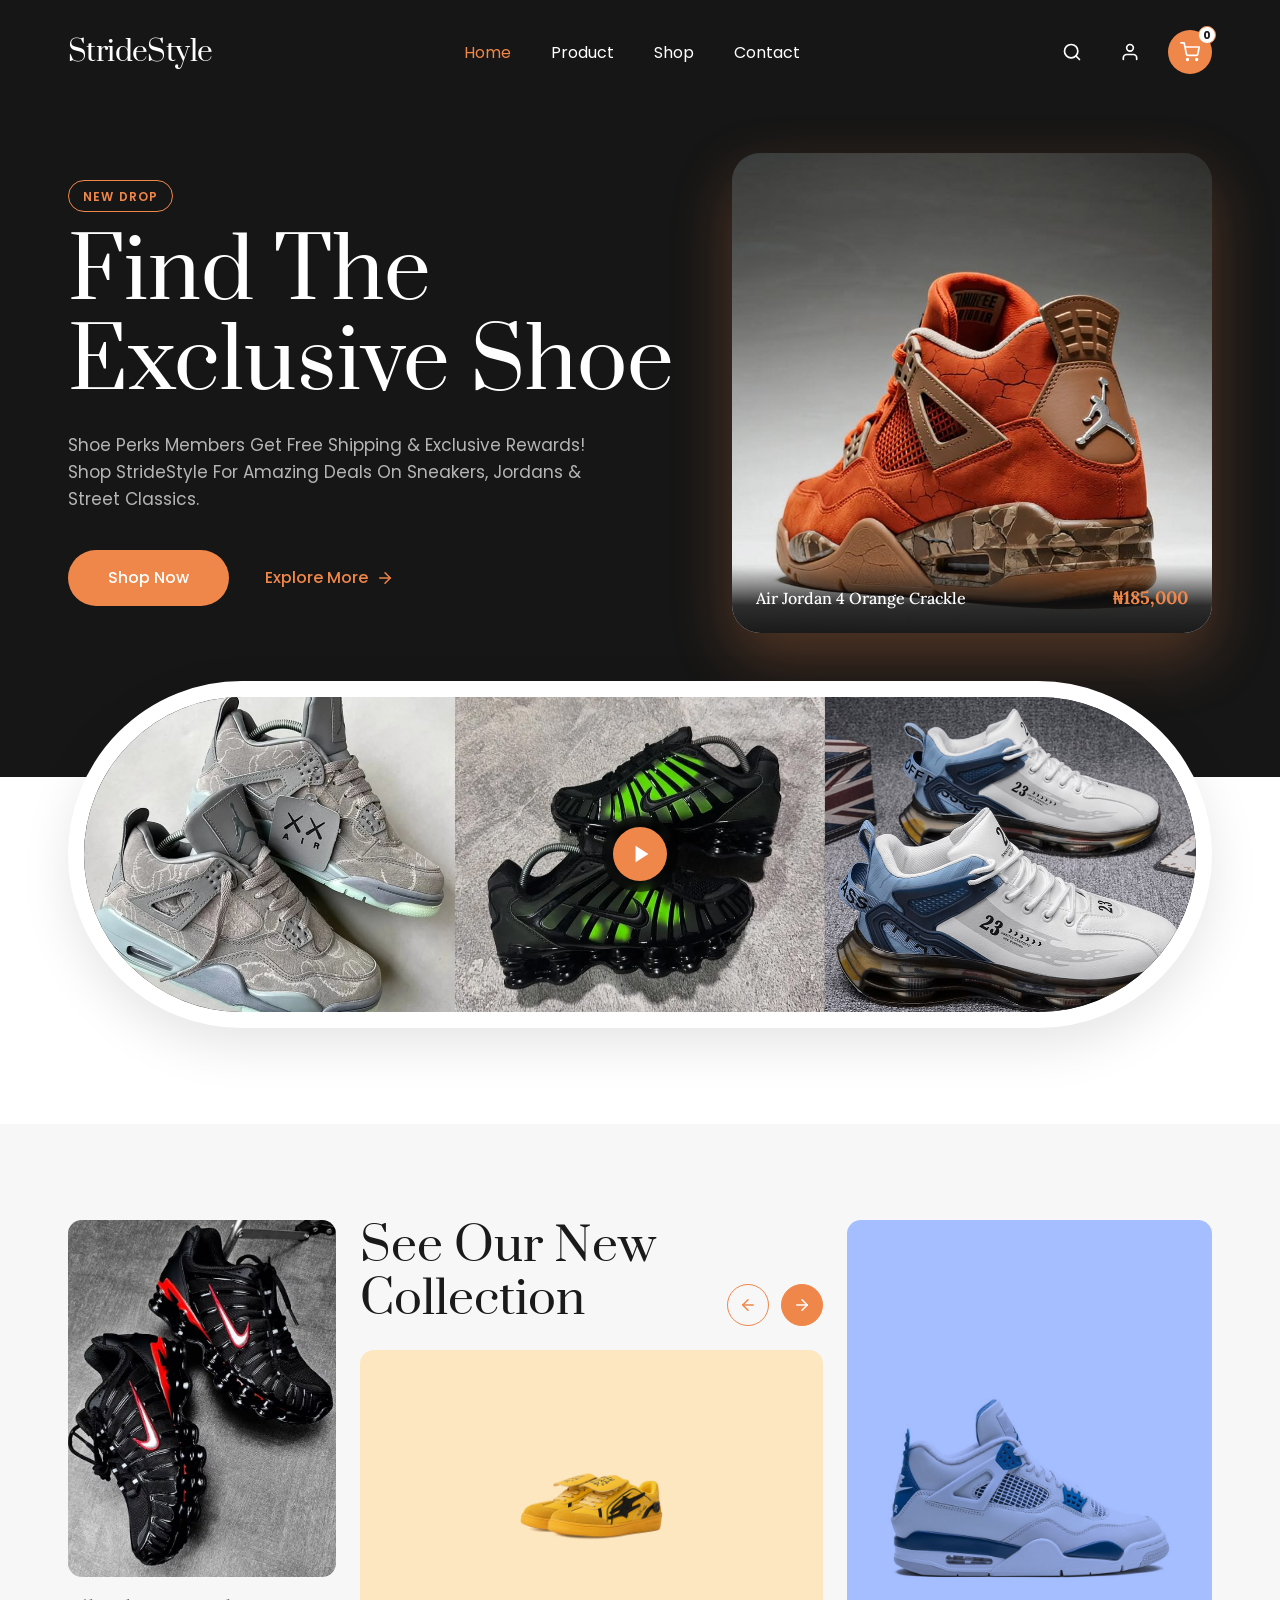
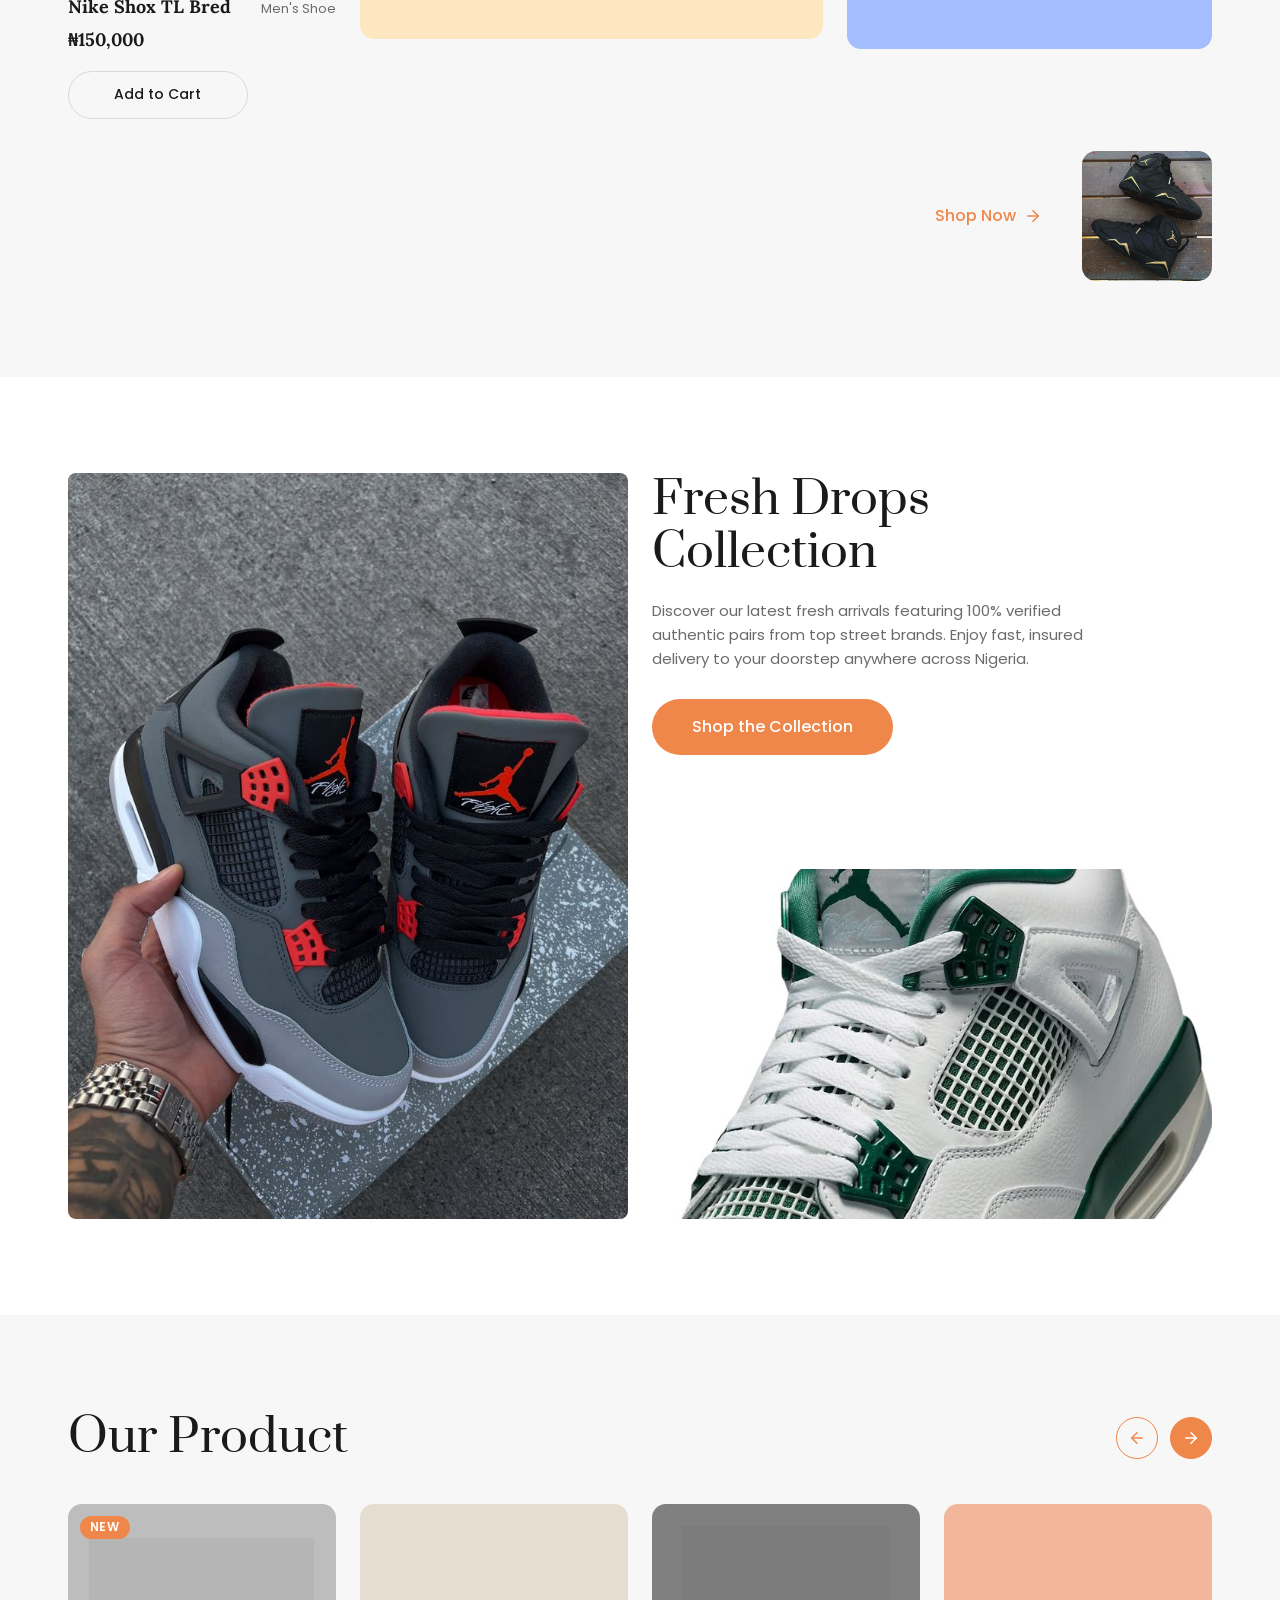
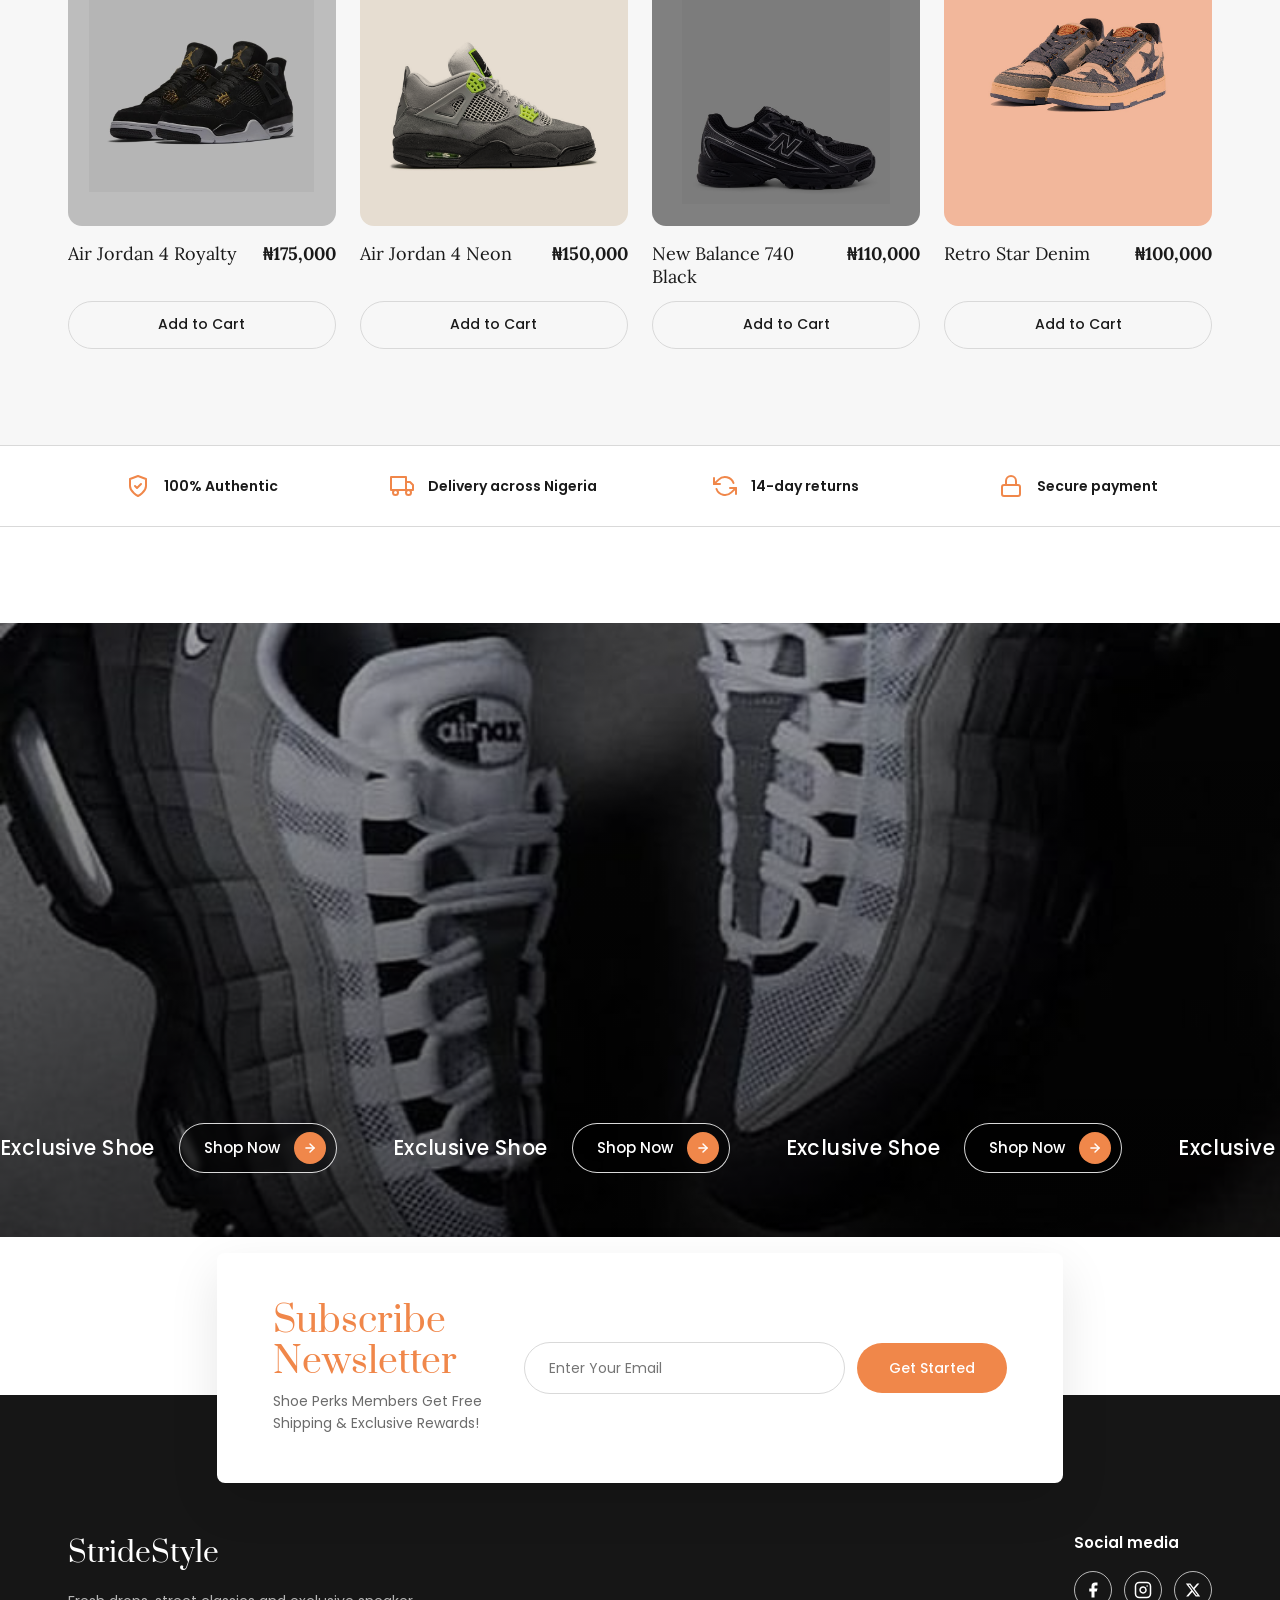
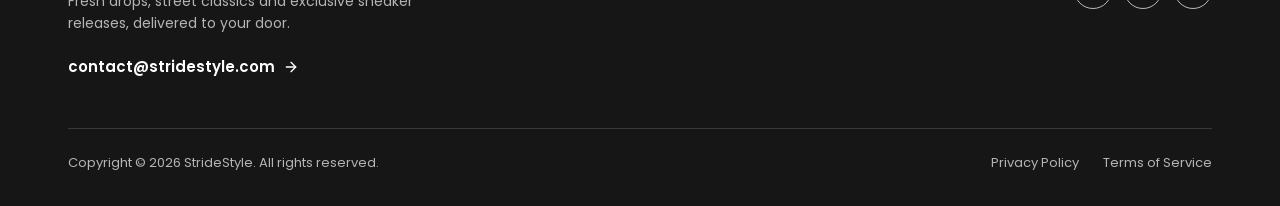
==== commit 362008c9: "added new things" ====
--- a/shoe-ecommerce/public/CLIENT/index.html
+++ b/shoe-ecommerce/public/CLIENT/index.html
@@ -85,6 +85,7 @@
       <div class="container hero__container">
         <!-- Left Content -->
         <div class="hero__content">
+          <span class="hero__pill">New Drop</span>
           <h1 id="hero-heading" class="hero__title">
             Find The<br>Exclusive Shoe
           </h1>
@@ -107,6 +108,10 @@
         <div class="hero__media">
           <div class="hero__card">
             <img src="IMAGES/banners/hero-sneaker.jpg" alt="Orange crackle Air Jordan 4 sneaker" class="hero__img" width="480" height="480">
+            <div class="hero__card-caption">
+              <span class="hero__card-name">Air Jordan 4 Orange Crackle</span>
+              <span class="hero__card-price">₦185,000</span>
+            </div>
           </div>
         </div>
       </div>
@@ -154,12 +159,12 @@
               </div>
               <div class="collection-tall-card__info">
                 <div class="collection-tall-card__row-1">
-                  <h3 class="collection-tall-card__name">Nike Shox TL Bred</h3>
+                  <h3 class="collection-tall-card__name"><a href="product.html?id=p14">Nike Shox TL Bred</a></h3>
                   <span class="collection-tall-card__tag">Men's Shoe</span>
                 </div>
                 <div class="collection-tall-card__price">₦150,000</div>
                 <!-- JS HOOK: add-to-cart -->
-                <button type="button" class="btn btn--outline collection-tall-card__btn js-add-to-cart" data-product-id="p14">Buy Now</button>
+                <button type="button" class="btn btn--outline collection-tall-card__btn js-add-to-cart" data-product-id="p14">Add to Cart</button>
               </div>
             </article>
           </div>
@@ -218,7 +223,7 @@
     </section>
 
     <!-- ==========================================================================
-         D4. Pre Spring Collection (White Background)
+         D4. Fresh Drops Collection (White Background)
          ========================================================================== -->
     <section class="prespring-section" aria-labelledby="prespring-heading">
       <div class="container">
@@ -233,11 +238,11 @@
           <!-- Right Content + Wide Image -->
           <div class="prespring-col--right">
             <div class="prespring-content">
-              <h2 id="prespring-heading" class="section-head__title">Pre Spring<br>Collection</h2>
+              <h2 id="prespring-heading" class="section-head__title">Fresh Drops<br>Collection</h2>
               <p class="prespring-text">
-                Shoe Perks Members Get Free Shipping &amp; Exclusive Rewards! Shop StrideStyle For Amazing Deals On Sneakers, Jordans &amp; Street Classics.
+                Discover our latest fresh arrivals featuring 100% verified authentic pairs from top street brands. Enjoy fast, insured delivery to your doorstep anywhere across Nigeria.
               </p>
-              <a href="shop.html" class="btn btn--primary">Learn More</a>
+              <a href="shop.html" class="btn btn--primary">Shop the Collection</a>
             </div>
 
             <!-- Wide Bottom-Right Image -->
@@ -274,16 +279,17 @@
           </div>
         </div>
 
-        <div class="products-grid">
+        <div class="products-grid products-grid--slider" id="products-slider">
           <!-- Row 1: P02, P04, P19, P21 -->
           <!-- Card 1: P02 (tile gray, cutout) -->
           <!-- JS HOOK: Every product card -->
           <article class="product-card" data-product-id="p02" data-name="Air Jordan 4 Royalty" data-price="175000" data-category="jordan" data-image="IMAGES/shoes/jordan-4-royalty-black-gold.jpg">
             <div class="product-card__media tile-gray">
+              <span class="product-badge">New</span>
               <img src="IMAGES/shoes/jordan-4-royalty-black-gold.jpg" alt="Air Jordan 4 Royalty" class="product-card__img product-card__img--cutout" width="300" height="360" loading="lazy">
             </div>
             <div class="product-card__caption">
-              <h3 class="product-card__name"><a href="product.html">Air Jordan 4 Royalty</a></h3>
+              <h3 class="product-card__name"><a href="product.html?id=p02">Air Jordan 4 Royalty</a></h3>
               <span class="product-card__price">₦175,000</span>
             </div>
             <div class="product-card__action">
@@ -297,7 +303,7 @@
               <img src="IMAGES/shoes/jordan-4-neon-grey.jpg" alt="Air Jordan 4 Neon" class="product-card__img product-card__img--cutout" width="300" height="360" loading="lazy">
             </div>
             <div class="product-card__caption">
-              <h3 class="product-card__name"><a href="product.html">Air Jordan 4 Neon</a></h3>
+              <h3 class="product-card__name"><a href="product.html?id=p04">Air Jordan 4 Neon</a></h3>
               <span class="product-card__price">₦150,000</span>
             </div>
             <div class="product-card__action">
@@ -311,7 +317,7 @@
               <img src="IMAGES/shoes/new-balance-740-black.jpg" alt="New Balance 740 Black" class="product-card__img product-card__img--cutout" width="300" height="360" loading="lazy">
             </div>
             <div class="product-card__caption">
-              <h3 class="product-card__name"><a href="product.html">New Balance 740 Black</a></h3>
+              <h3 class="product-card__name"><a href="product.html?id=p19">New Balance 740 Black</a></h3>
               <span class="product-card__price">₦110,000</span>
             </div>
             <div class="product-card__action">
@@ -325,7 +331,7 @@
               <img src="IMAGES/shoes/retro-star-denim.jpg" alt="Retro Star Denim" class="product-card__img product-card__img--cutout" width="300" height="360" loading="lazy">
             </div>
             <div class="product-card__caption">
-              <h3 class="product-card__name"><a href="product.html">Retro Star Denim</a></h3>
+              <h3 class="product-card__name"><a href="product.html?id=p21">Retro Star Denim</a></h3>
               <span class="product-card__price">₦100,000</span>
             </div>
             <div class="product-card__action">
@@ -340,7 +346,7 @@
               <img src="IMAGES/shoes/adidas-samba-lt-green.jpg" alt="Adidas Samba LT Green" class="product-card__img" width="300" height="360" loading="lazy">
             </div>
             <div class="product-card__caption">
-              <h3 class="product-card__name"><a href="product.html">Adidas Samba LT Green</a></h3>
+              <h3 class="product-card__name"><a href="product.html?id=p18">Adidas Samba LT Green</a></h3>
               <span class="product-card__price">₦90,000</span>
             </div>
             <div class="product-card__action">
@@ -354,7 +360,7 @@
               <img src="IMAGES/shoes/nike-dunk-low-navy-mocha.jpg" alt="Nike Dunk Low Navy Mocha" class="product-card__img" width="300" height="360" loading="lazy">
             </div>
             <div class="product-card__caption">
-              <h3 class="product-card__name"><a href="product.html">Nike Dunk Low Navy Mocha</a></h3>
+              <h3 class="product-card__name"><a href="product.html?id=p11">Nike Dunk Low Navy Mocha</a></h3>
               <span class="product-card__price">₦75,000</span>
             </div>
             <div class="product-card__action">
@@ -365,10 +371,11 @@
           <!-- Card 7: P10 (tile mint, photo) -->
           <article class="product-card" data-product-id="p10" data-name="Air Jordan 1 High Dark Mocha" data-price="160000" data-category="jordan" data-image="IMAGES/shoes/jordan-1-high-dark-mocha.jpg">
             <div class="product-card__media tile-mint">
+              <span class="product-badge">Best Seller</span>
               <img src="IMAGES/shoes/jordan-1-high-dark-mocha.jpg" alt="Air Jordan 1 High Dark Mocha" class="product-card__img" width="300" height="360" loading="lazy">
             </div>
             <div class="product-card__caption">
-              <h3 class="product-card__name"><a href="product.html">Air Jordan 1 High Dark Mocha</a></h3>
+              <h3 class="product-card__name"><a href="product.html?id=p10">Air Jordan 1 High Dark Mocha</a></h3>
               <span class="product-card__price">₦160,000</span>
             </div>
             <div class="product-card__action">
@@ -379,16 +386,56 @@
           <!-- Card 8: P12 (tile blush, photo) -->
           <article class="product-card" data-product-id="p12" data-name="Nike Shox R4 Black Silver" data-price="135000" data-category="nike" data-image="IMAGES/shoes/nike-shox-r4-black-silver.jpg">
             <div class="product-card__media tile-blush">
+              <span class="product-badge">Hot</span>
               <img src="IMAGES/shoes/nike-shox-r4-black-silver.jpg" alt="Nike Shox R4 Black Silver" class="product-card__img" width="300" height="360" loading="lazy">
             </div>
             <div class="product-card__caption">
-              <h3 class="product-card__name"><a href="product.html">Nike Shox R4 Black Silver</a></h3>
+              <h3 class="product-card__name"><a href="product.html?id=p12">Nike Shox R4 Black Silver</a></h3>
               <span class="product-card__price">₦135,000</span>
             </div>
             <div class="product-card__action">
               <button type="button" class="btn btn--outline js-add-to-cart" data-product-id="p12">Add to Cart</button>
             </div>
           </article>
+        </div>
+      </div>
+    </section>
+
+    <!-- ==========================================================================
+         Trust Strip (4 Pillars)
+         ========================================================================== -->
+    <section class="trust-strip" aria-label="Why Shop With Us">
+      <div class="container trust-strip__container">
+        <div class="trust-strip__item">
+          <svg width="24" height="24" viewBox="0 0 24 24" fill="none" stroke="currentColor" stroke-width="2" stroke-linecap="round" stroke-linejoin="round" class="trust-strip__icon" aria-hidden="true">
+            <path d="M12 22s8-4 8-10V5l-8-3-8 3v7c0 6 8 10 8 10z"></path>
+            <polyline points="9 12 11 14 15 10"></polyline>
+          </svg>
+          <span class="trust-strip__text">100% Authentic</span>
+        </div>
+        <div class="trust-strip__item">
+          <svg width="24" height="24" viewBox="0 0 24 24" fill="none" stroke="currentColor" stroke-width="2" stroke-linecap="round" stroke-linejoin="round" class="trust-strip__icon" aria-hidden="true">
+            <rect x="1" y="3" width="15" height="13"></rect>
+            <polygon points="16 8 20 8 23 11 23 16 16 16 8"></polygon>
+            <circle cx="5.5" cy="18.5" r="2.5"></circle>
+            <circle cx="18.5" cy="18.5" r="2.5"></circle>
+          </svg>
+          <span class="trust-strip__text">Delivery across Nigeria</span>
+        </div>
+        <div class="trust-strip__item">
+          <svg width="24" height="24" viewBox="0 0 24 24" fill="none" stroke="currentColor" stroke-width="2" stroke-linecap="round" stroke-linejoin="round" class="trust-strip__icon" aria-hidden="true">
+            <polyline points="1 4 1 10 7 10"></polyline>
+            <polyline points="23 20 23 14 17 14"></polyline>
+            <path d="M20.49 9A9 9 0 0 0 5.64 5.64L1 10m22 4l-4.64 4.36A9 9 0 0 1 3.51 15"></path>
+          </svg>
+          <span class="trust-strip__text">14-day returns</span>
+        </div>
+        <div class="trust-strip__item">
+          <svg width="24" height="24" viewBox="0 0 24 24" fill="none" stroke="currentColor" stroke-width="2" stroke-linecap="round" stroke-linejoin="round" class="trust-strip__icon" aria-hidden="true">
+            <rect x="3" y="11" width="18" height="11" rx="2" ry="2"></rect>
+            <path d="M7 11V7a5 5 0 0 1 10 0v4"></path>
+          </svg>
+          <span class="trust-strip__text">Secure payment</span>
         </div>
       </div>
     </section>
@@ -418,9 +465,9 @@
               </a>
             </div>
             <!-- Group 2 -->
-            <div class="promo-marquee__item">
+            <div class="promo-marquee__item" aria-hidden="true">
               <span class="promo-marquee__text">Exclusive Shoe</span>
-              <a href="shop.html" class="btn btn--ghost">
+              <a href="shop.html" class="btn btn--ghost" tabindex="-1">
                 Shop Now
                 <span class="btn--ghost-icon">
                   <svg width="14" height="14" viewBox="0 0 24 24" fill="none" stroke="currentColor" stroke-width="2.5" stroke-linecap="round" stroke-linejoin="round">
@@ -431,9 +478,9 @@
               </a>
             </div>
             <!-- Group 3 -->
-            <div class="promo-marquee__item">
+            <div class="promo-marquee__item" aria-hidden="true">
               <span class="promo-marquee__text">Exclusive Shoe</span>
-              <a href="shop.html" class="btn btn--ghost">
+              <a href="shop.html" class="btn btn--ghost" tabindex="-1">
                 Shop Now
                 <span class="btn--ghost-icon">
                   <svg width="14" height="14" viewBox="0 0 24 24" fill="none" stroke="currentColor" stroke-width="2.5" stroke-linecap="round" stroke-linejoin="round">
@@ -444,9 +491,9 @@
               </a>
             </div>
             <!-- Group 4 -->
-            <div class="promo-marquee__item">
+            <div class="promo-marquee__item" aria-hidden="true">
               <span class="promo-marquee__text">Exclusive Shoe</span>
-              <a href="shop.html" class="btn btn--ghost">
+              <a href="shop.html" class="btn btn--ghost" tabindex="-1">
                 Shop Now
                 <span class="btn--ghost-icon">
                   <svg width="14" height="14" viewBox="0 0 24 24" fill="none" stroke="currentColor" stroke-width="2.5" stroke-linecap="round" stroke-linejoin="round">
@@ -457,9 +504,9 @@
               </a>
             </div>
             <!-- Group 5 -->
-            <div class="promo-marquee__item">
+            <div class="promo-marquee__item" aria-hidden="true">
               <span class="promo-marquee__text">Exclusive Shoe</span>
-              <a href="shop.html" class="btn btn--ghost">
+              <a href="shop.html" class="btn btn--ghost" tabindex="-1">
                 Shop Now
                 <span class="btn--ghost-icon">
                   <svg width="14" height="14" viewBox="0 0 24 24" fill="none" stroke="currentColor" stroke-width="2.5" stroke-linecap="round" stroke-linejoin="round">
@@ -557,6 +604,19 @@
     </div>
   </footer>
 
-  <!-- JS: link my script here later, e.g. <script src="JS/script.js" defer></script> -->
+  <!-- Video Modal (Hidden by default) -->
+  <div id="video-modal" class="video-modal" hidden>
+    <div class="video-modal__dialog">
+      <button type="button" id="video-modal-close" class="video-modal__close" aria-label="Close video">
+        <svg width="24" height="24" viewBox="0 0 24 24" fill="none" stroke="currentColor" stroke-width="2" stroke-linecap="round" stroke-linejoin="round">
+          <line x1="18" y1="6" x2="6" y2="18"></line>
+          <line x1="6" y1="6" x2="18" y2="18"></line>
+        </svg>
+      </button>
+      <div id="video-modal-body" class="video-modal__body"></div>
+    </div>
+  </div>
+
+  <script type="module" src="JS/cart.js"></script>
 </body>
 </html>
--- a/shoe-ecommerce/public/CLIENT/CSS/style.css
+++ b/shoe-ecommerce/public/CLIENT/CSS/style.css
@@ -405,6 +405,23 @@
   justify-content: center;
 }
 
+.product-badge {
+  position: absolute;
+  top: 0.75rem;
+  left: 0.75rem;
+  background-color: var(--color-primary);
+  color: var(--color-white);
+  font-family: var(--font-body);
+  font-size: var(--fs-tiny);
+  font-weight: 600;
+  text-transform: uppercase;
+  letter-spacing: 0.05em;
+  padding: 0.25rem 0.625rem;
+  border-radius: var(--radius-pill);
+  z-index: 3;
+  line-height: 1.2;
+}
+
 /* Pastel backgrounds */
 .tile-gray       { background-color: var(--tile-gray); }
 .tile-gray-dark  { background-color: var(--tile-gray-dark); }
@@ -924,6 +941,20 @@
   margin-bottom: 1.5rem;
 }
 
+.hero__pill {
+  display: inline-block;
+  padding: 0.35rem 0.875rem;
+  border: 1px solid var(--color-primary);
+  color: var(--color-primary);
+  border-radius: var(--radius-pill);
+  font-family: var(--font-body);
+  font-size: var(--fs-tiny);
+  font-weight: 600;
+  text-transform: uppercase;
+  letter-spacing: 0.1em;
+  margin-bottom: 1rem;
+}
+
 .hero__text {
   font-family: var(--font-body);
   font-size: 1.0625rem;
@@ -954,6 +985,33 @@
   position: relative;
   box-shadow: 0 24px 60px rgba(240, 135, 74, 0.28);
   background-color: #261f1b;
+}
+
+.hero__card-caption {
+  position: absolute;
+  bottom: 0;
+  left: 0;
+  right: 0;
+  display: flex;
+  align-items: center;
+  justify-content: space-between;
+  padding: 1.25rem 1.5rem;
+  background: linear-gradient(180deg, rgba(0, 0, 0, 0) 0%, rgba(18, 18, 18, 0.88) 60%, rgba(18, 18, 18, 0.96) 100%);
+  color: var(--color-white);
+  z-index: 2;
+}
+
+.hero__card-name {
+  font-family: var(--font-product);
+  font-size: 1rem;
+  font-weight: 500;
+}
+
+.hero__card-price {
+  font-family: var(--font-product);
+  font-size: 1.125rem;
+  font-weight: 700;
+  color: var(--color-primary);
 }
 
 .hero__img {
@@ -1108,6 +1166,16 @@
   color: var(--color-text);
 }
 
+.collection-tall-card__name a {
+  color: inherit;
+  text-decoration: none;
+  transition: color 0.2s ease;
+}
+
+.collection-tall-card__name a:hover {
+  color: var(--color-primary);
+}
+
 .collection-tall-card__tag {
   font-family: var(--font-body);
   font-size: 0.8125rem;
@@ -1324,6 +1392,63 @@
   gap: 24px;
 }
 
+.products-grid--slider {
+  display: flex;
+  gap: 24px;
+  overflow-x: auto;
+  scroll-snap-type: x mandatory;
+  scroll-behavior: smooth;
+  scrollbar-width: none;
+  -ms-overflow-style: none;
+}
+
+.products-grid--slider::-webkit-scrollbar {
+  display: none;
+}
+
+.products-grid--slider .product-card {
+  flex: 0 0 calc((100% - 72px) / 4);
+  scroll-snap-align: start;
+}
+
+/* --------------------------------------------------------------------------
+   Trust Strip
+   -------------------------------------------------------------------------- */
+.trust-strip {
+  background-color: var(--color-white);
+  border-top: 1px solid var(--color-border);
+  border-bottom: 1px solid var(--color-border);
+  padding: 1.75rem 0;
+}
+
+.trust-strip__container {
+  display: grid;
+  grid-template-columns: repeat(4, 1fr);
+  gap: 1.5rem;
+  align-items: center;
+}
+
+.trust-strip__item {
+  display: flex;
+  align-items: center;
+  justify-content: center;
+  gap: 0.875rem;
+  text-align: left;
+}
+
+.trust-strip__icon {
+  color: var(--color-primary);
+  flex-shrink: 0;
+}
+
+.trust-strip__text {
+  font-family: var(--font-body);
+  font-size: var(--fs-small);
+  font-weight: 600;
+  color: var(--color-text);
+  line-height: 1.3;
+}
+
 /* --------------------------------------------------------------------------
    D6. Promotional Banner (Full-Bleed)
    -------------------------------------------------------------------------- */
@@ -1404,3 +1529,113 @@
   }
 }
 
+/* --------------------------------------------------------------------------
+   Quantity Stepper Controls (Shared across Product and Cart)
+   -------------------------------------------------------------------------- */
+.qty-btn {
+  width: 36px;
+  height: 36px;
+  border-radius: 50%;
+  display: flex;
+  align-items: center;
+  justify-content: center;
+  color: var(--color-text);
+  font-size: 1.125rem;
+  cursor: pointer;
+  transition: background-color 0.2s ease;
+}
+
+.qty-btn:hover {
+  background-color: var(--color-bg-light);
+  color: var(--color-primary);
+}
+
+.qty-input {
+  width: 44px;
+  text-align: center;
+  border: none;
+  font-family: var(--font-body);
+  font-weight: 600;
+  font-size: var(--fs-body);
+  color: var(--color-text);
+  -moz-appearance: textfield;
+}
+
+.qty-input::-webkit-outer-spin-button,
+.qty-input::-webkit-inner-spin-button {
+  -webkit-appearance: none;
+  margin: 0;
+}
+
+/* --------------------------------------------------------------------------
+   Video Modal (Hidden by default, opened via JS)
+   -------------------------------------------------------------------------- */
+.video-modal[hidden] {
+  display: none !important;
+}
+
+.video-modal {
+  position: fixed;
+  inset: 0;
+  background-color: rgba(0, 0, 0, 0.85);
+  backdrop-filter: blur(8px);
+  -webkit-backdrop-filter: blur(8px);
+  z-index: 1000;
+  display: flex;
+  align-items: center;
+  justify-content: center;
+  padding: 1.5rem;
+}
+
+.video-modal__dialog {
+  position: relative;
+  width: 100%;
+  max-width: 900px;
+  aspect-ratio: 16 / 9;
+  background-color: #000;
+  border-radius: var(--radius-md);
+  box-shadow: 0 24px 60px rgba(0, 0, 0, 0.6);
+  display: flex;
+  align-items: center;
+  justify-content: center;
+}
+
+.video-modal__close {
+  position: absolute;
+  top: 1rem;
+  right: 1rem;
+  z-index: 10;
+  background: rgba(0, 0, 0, 0.6);
+  border: 1px solid rgba(255, 255, 255, 0.2);
+  border-radius: 50%;
+  width: 40px;
+  height: 40px;
+  color: var(--color-white);
+  cursor: pointer;
+  display: inline-flex;
+  align-items: center;
+  justify-content: center;
+  transition: all 0.2s ease;
+}
+
+.video-modal__close:hover {
+  background: var(--color-primary);
+  border-color: var(--color-primary);
+  transform: scale(1.05);
+}
+
+.video-modal__body {
+  width: 100%;
+  height: 100%;
+  border-radius: var(--radius-md);
+  overflow: hidden;
+}
+
+.video-modal__body iframe,
+.video-modal__body video {
+  width: 100%;
+  height: 100%;
+  border: none;
+  display: block;
+}
+
--- a/shoe-ecommerce/public/CLIENT/CSS/responsive.css
+++ b/shoe-ecommerce/public/CLIENT/CSS/responsive.css
@@ -155,6 +155,12 @@
     max-width: 600px;
     margin: 0 auto;
     width: 100%;
+  }
+
+  /* Products Sliders (3 per view up to 991px) */
+  .products-grid--slider .product-card,
+  .related-products-section .product-card {
+    flex: 0 0 calc((100% - 48px) / 3);
   }
 
   /* Cart & Checkout Layout */
@@ -237,32 +243,124 @@
     gap: 16px;
   }
 
+  /* Products Sliders (2 per view up to 768px) */
+  .products-grid--slider .product-card,
+  .related-products-section .product-card {
+    flex: 0 0 calc((100% - 24px) / 2);
+  }
+
+  /* Trust Strip 2x2 grid */
+  .trust-strip__container {
+    grid-template-columns: repeat(2, 1fr);
+    gap: 1.25rem 1rem;
+  }
+
+  .trust-strip__item {
+    justify-content: flex-start;
+  }
+
+  /* Shop Grid 2 columns on phones */
   .shop-grid {
     grid-template-columns: repeat(2, 1fr);
     gap: 16px;
   }
 
-  /* Shop Toolbar */
+  /* Shop Grid Badges & Wishlist - Ensure they fit on mobile and do not overlap image subject */
+  .shop-grid .product-card .card-badge {
+    top: 0.5rem;
+    left: 0.5rem;
+    font-size: 0.625rem;
+    padding: 0.2rem 0.5rem;
+  }
+
+  .shop-grid .product-card .card-wishlist {
+    top: 0.5rem;
+    right: 0.5rem;
+    width: 36px;
+    height: 36px;
+  }
+
+  /* Expand touch target for mobile */
+  .shop-grid .product-card .card-wishlist::after {
+    content: "";
+    position: absolute;
+    top: 50%;
+    left: 50%;
+    transform: translate(-50%, -50%);
+    min-width: 44px;
+    min-height: 44px;
+    width: 100%;
+    height: 100%;
+  }
+
+  /* Shop Toolbar - Stacking Order for mobile:
+     1. Search (full width)
+     2. Filter chips (one horizontally scrollable row, no wrapping)
+     3. Price filter and sort dropdown side by side (50% each)
+     4. Results count on its own line
+     Tap targets at least 44px high */
   .shop-toolbar {
     padding: 1.25rem;
+    display: flex;
     flex-direction: column;
     align-items: stretch;
+    gap: 1.25rem;
   }
 
   .shop-toolbar__search-box {
+    width: 100%;
     max-width: none;
     min-width: 0;
   }
 
+  .shop-toolbar__search-input {
+    min-height: 44px;
+    height: 44px;
+  }
+
   .shop-toolbar__filters {
+    display: flex;
+    flex-wrap: nowrap;
     overflow-x: auto;
     white-space: nowrap;
     padding-bottom: 0.5rem;
     -webkit-overflow-scrolling: touch;
+    width: 100%;
+    gap: 0.5rem;
+    scrollbar-width: thin;
+  }
+
+  .filter-chip {
+    flex-shrink: 0;
+    min-height: 44px;
+    display: inline-flex;
+    align-items: center;
+    justify-content: center;
+    padding: 0.5rem 1.125rem;
   }
 
   .shop-toolbar__meta {
-    justify-content: space-between;
+    display: flex;
+    flex-wrap: wrap;
+    align-items: center;
+    gap: 0.75rem;
+    width: 100%;
+  }
+
+  .shop-toolbar__sort-select {
+    flex: 1 1 calc(50% - 0.375rem);
+    width: calc(50% - 0.375rem);
+    min-width: 0;
+    min-height: 44px;
+    height: 44px;
+    box-sizing: border-box;
+  }
+
+  .shop-toolbar__count {
+    width: 100%;
+    flex: 0 0 100%;
+    text-align: center;
+    margin-top: 0.25rem;
   }
 
   /* Newsletter Stacks */
@@ -413,6 +511,30 @@
   .product-actions .btn--primary {
     flex: 1;
     min-width: 180px;
+  }
+
+  /* Products Sliders (about 1.2 per view up to 575px) */
+  .products-grid--slider .product-card,
+  .related-products-section .product-card {
+    flex: 0 0 80%;
+  }
+
+  /* Trust Strip compact styling */
+  .trust-strip {
+    padding: 1.25rem 0;
+  }
+
+  .trust-strip__text {
+    font-size: var(--fs-tiny);
+  }
+
+  .product-highlights {
+    gap: 0.5rem;
+  }
+
+  .product-highlight-item {
+    padding: 0.75rem 0.25rem;
+    font-size: 0.7rem;
   }
 
   /* Buttons Minimum Height Guarantee */
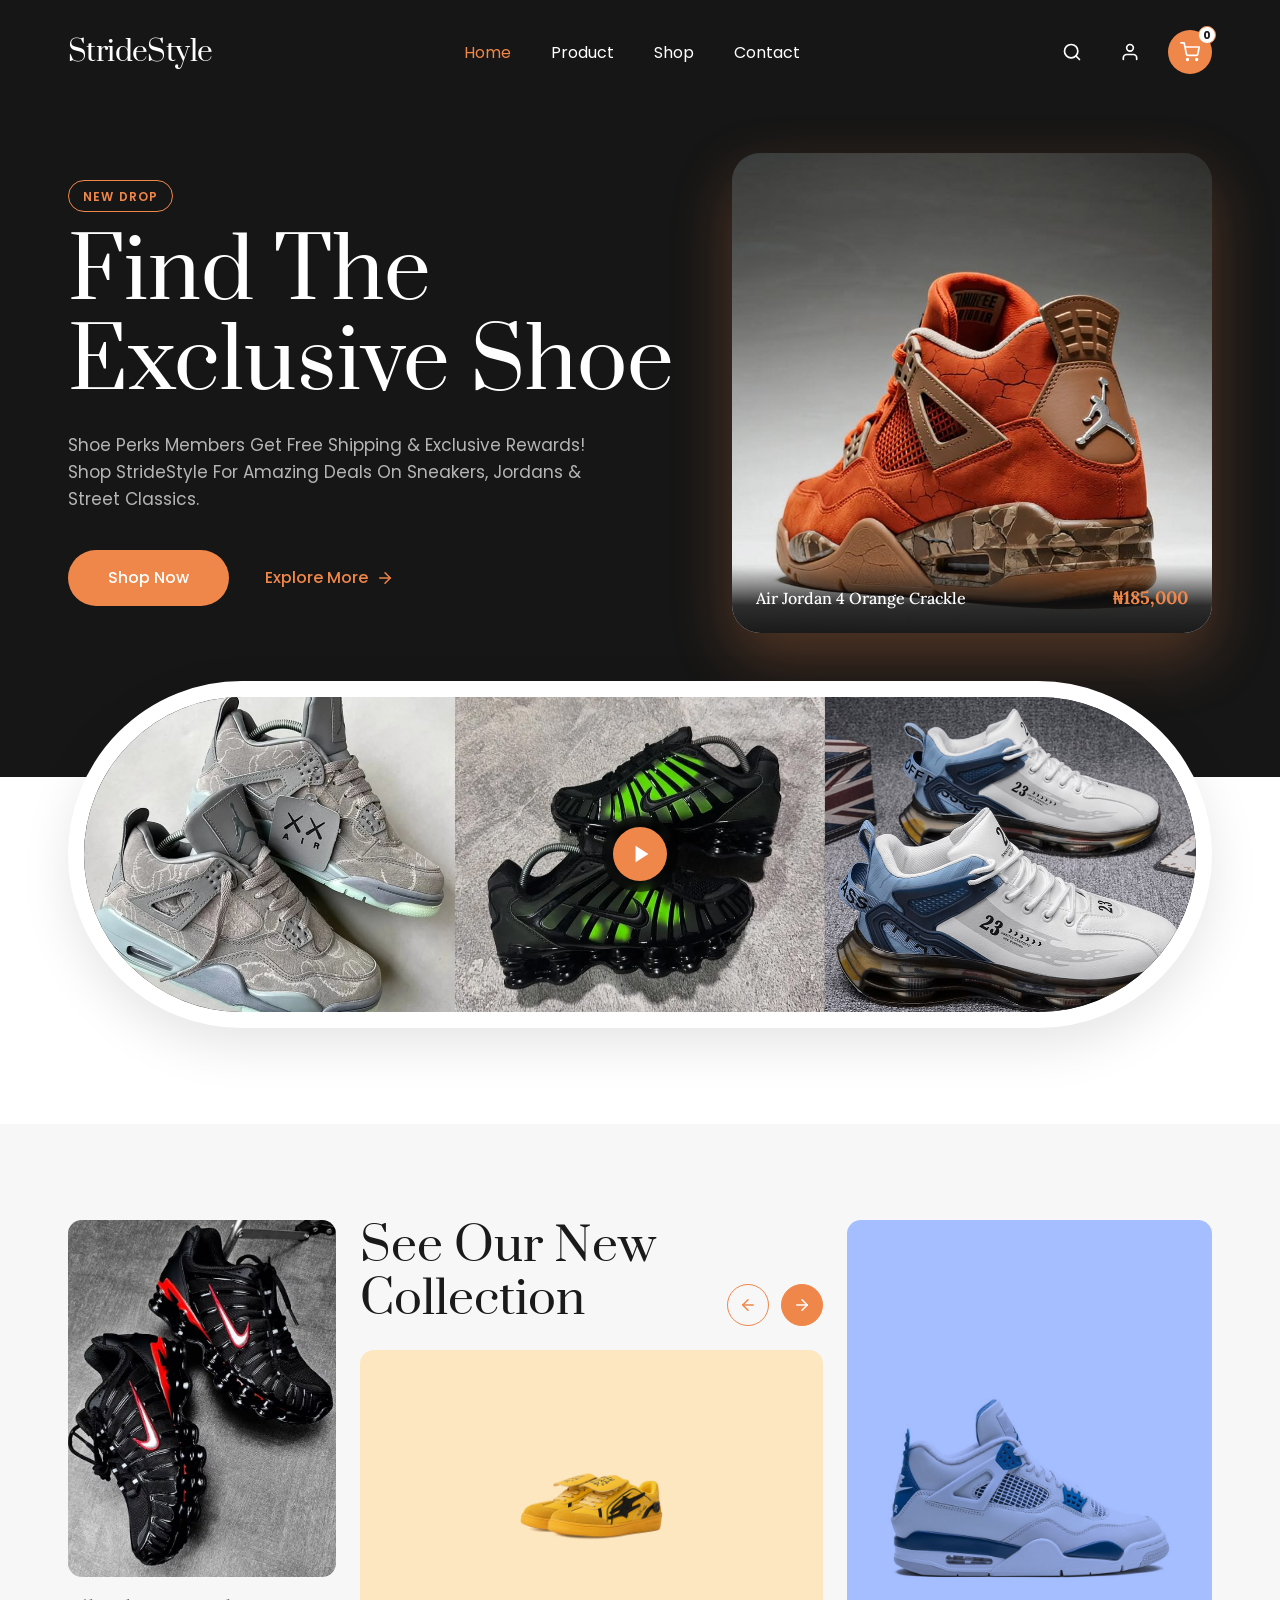
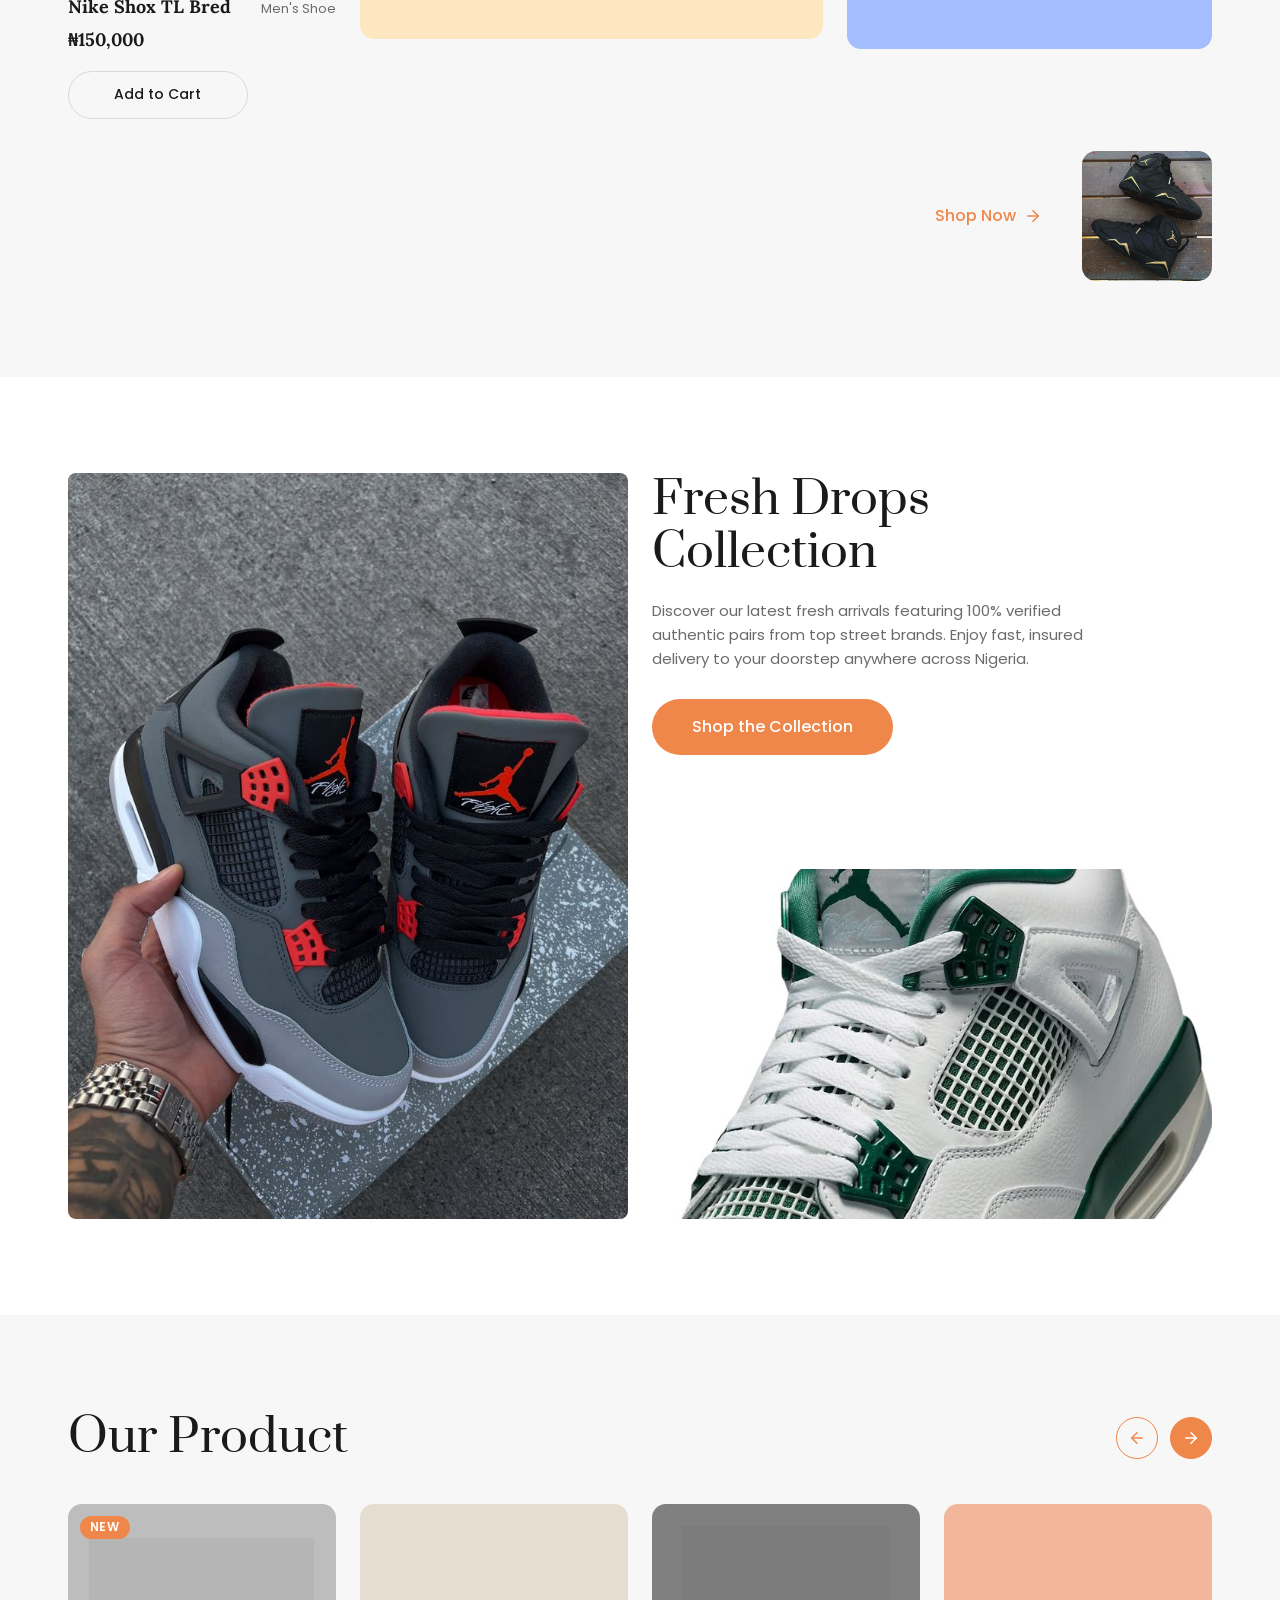
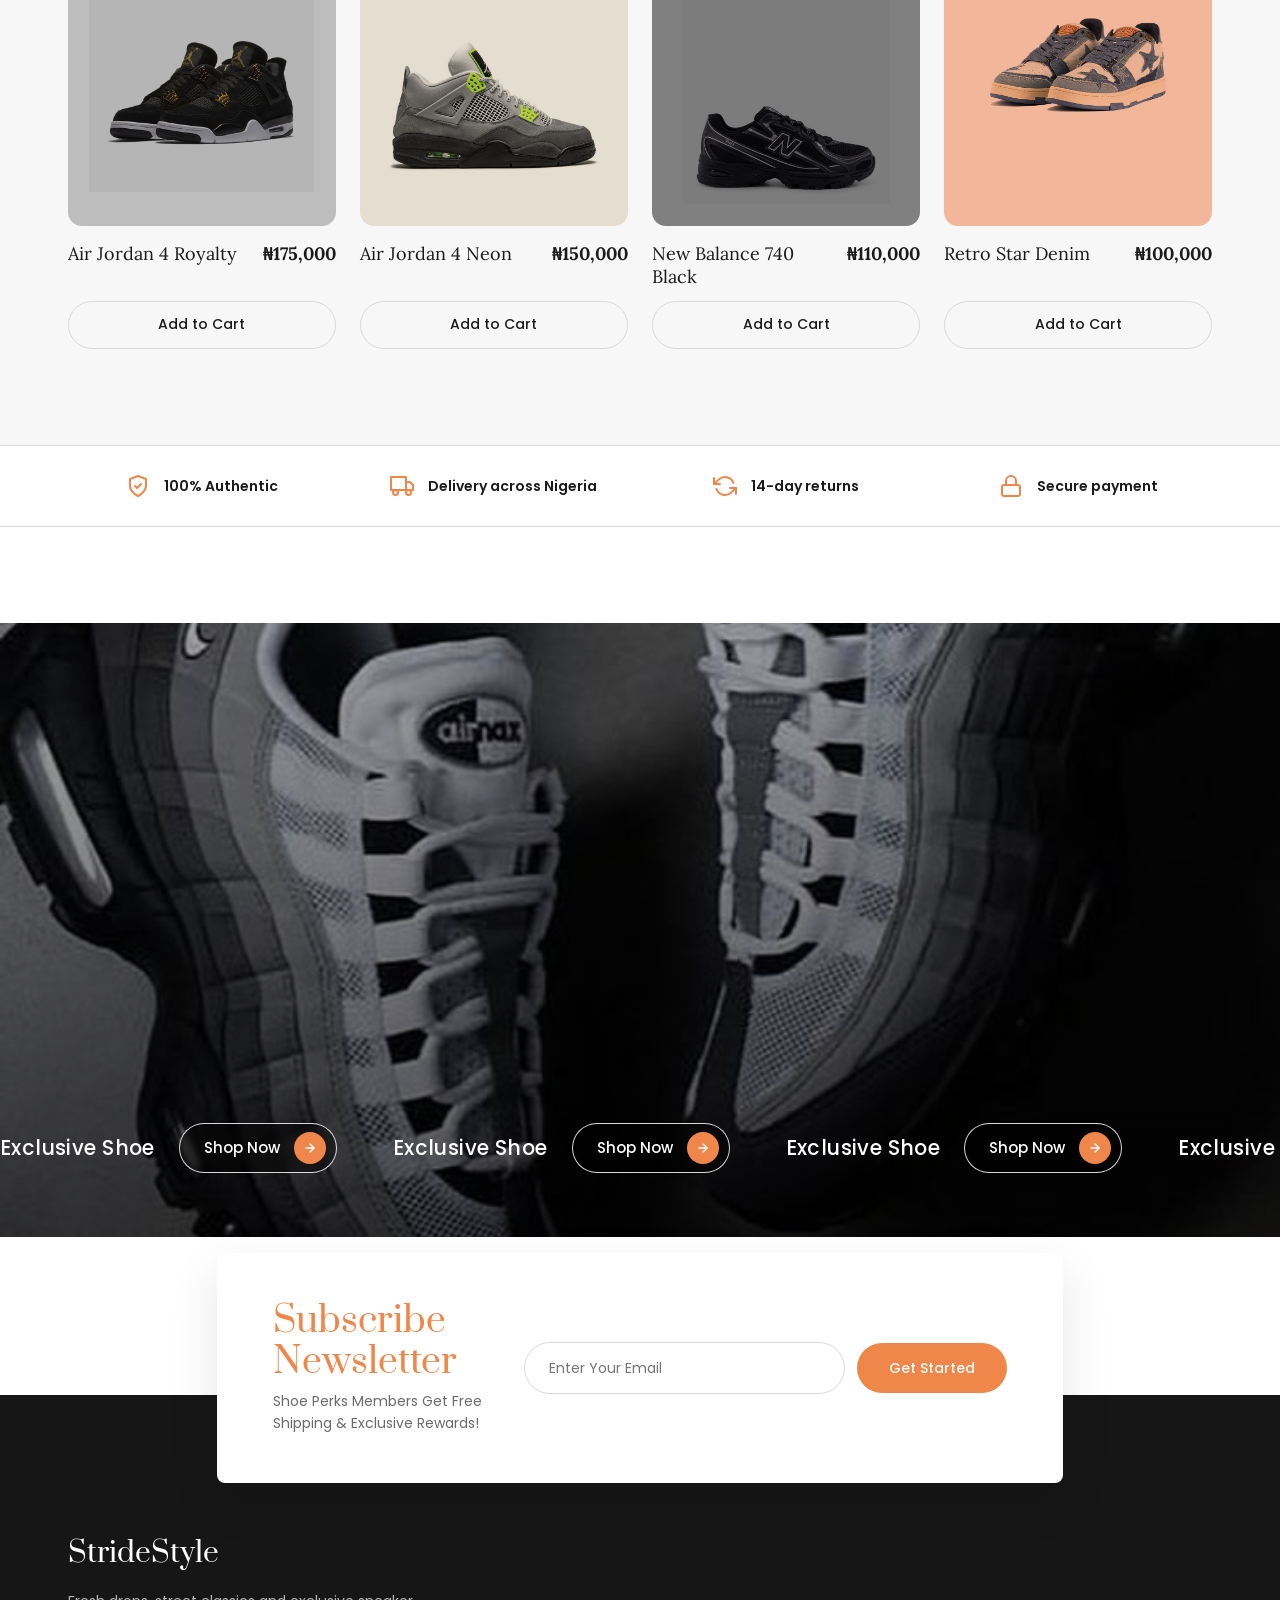
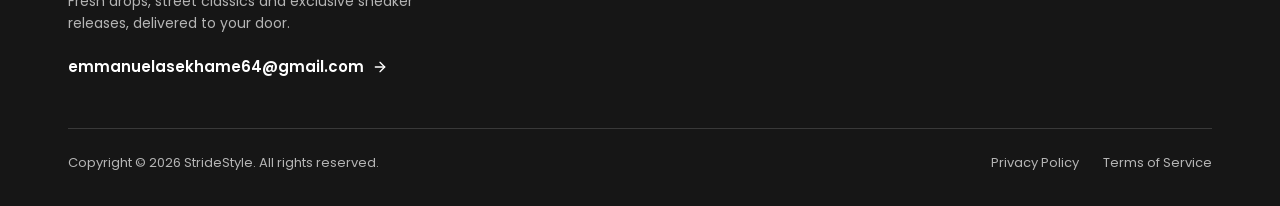
==== commit fd1d8835: "removed some div" ====
--- a/shoe-ecommerce/public/CLIENT/index.html
+++ b/shoe-ecommerce/public/CLIENT/index.html
@@ -5,30 +5,22 @@
   <meta name="viewport" content="width=device-width, initial-scale=1.0">
   <title>StrideStyle | Find The Exclusive Shoe</title>
   <meta name="description" content="Discover premium sneakers, iconic Air Jordans, classic streetwear and rare drops at StrideStyle with exclusive member rewards and free nationwide delivery.">
-  
-  <!-- Google Fonts: Prata, Lora, Poppins, Noto Sans fallback for Naira -->
+
   <link rel="preconnect" href="https://fonts.googleapis.com">
   <link rel="preconnect" href="https://fonts.gstatic.com" crossorigin>
   <link href="https://fonts.googleapis.com/css2?family=Lora:ital,wght@0,400..700;1,400..700&family=Noto+Sans:wght@400..700&family=Poppins:wght@300;400;500;600;700&family=Prata&display=swap" rel="stylesheet">
-  
-  <!-- Stylesheets -->
+
   <link rel="stylesheet" href="CSS/style.css">
   <link rel="stylesheet" href="CSS/responsive.css">
 </head>
 <body>
 
-  <!-- Mobile Navigation Toggle (Checkbox Hack) -->
   <input type="checkbox" id="nav-toggle" class="nav-toggle" aria-label="Toggle navigation menu">
 
-  <!-- ==========================================================================
-       Header
-       ========================================================================== -->
   <header class="site-header">
     <div class="container site-header__container">
-      <!-- Logo -->
       <a href="index.html" class="site-header__logo" aria-label="StrideStyle Home">StrideStyle</a>
 
-      <!-- Navigation Links -->
       <nav class="site-header__nav" aria-label="Main Navigation">
         <a href="index.html" class="site-header__link" aria-current="page">Home</a>
         <a href="product.html" class="site-header__link">Product</a>
@@ -36,9 +28,7 @@
         <a href="#contact" class="site-header__link">Contact</a>
       </nav>
 
-      <!-- Action Icons -->
       <div class="site-header__actions">
-        <!-- Search icon -> shop page search -->
         <a href="shop.html#shop-search" class="site-header__icon-btn" aria-label="Search shoes">
           <svg width="20" height="20" viewBox="0 0 24 24" fill="none" stroke="currentColor" stroke-width="2" stroke-linecap="round" stroke-linejoin="round">
             <circle cx="11" cy="11" r="8"></circle>
@@ -46,7 +36,6 @@
           </svg>
         </a>
 
-        <!-- Account icon -> login page -->
         <a href="login.html" class="site-header__icon-btn" aria-label="User Account">
           <svg width="20" height="20" viewBox="0 0 24 24" fill="none" stroke="currentColor" stroke-width="2" stroke-linecap="round" stroke-linejoin="round">
             <path d="M20 21v-2a4 4 0 0 0-4-4H8a4 4 0 0 0-4 4v2"></path>
@@ -54,8 +43,6 @@
           </svg>
         </a>
 
-        <!-- Cart button with count badge -->
-        <!-- JS HOOK: Header cart badge -->
         <a href="cart.html" class="site-header__cart-btn" aria-label="View Shopping Cart">
           <svg width="20" height="20" viewBox="0 0 24 24" fill="none" stroke="currentColor" stroke-width="2" stroke-linecap="round" stroke-linejoin="round">
             <circle cx="9" cy="21" r="1"></circle>
@@ -65,7 +52,6 @@
           <span class="cart-count" id="cart-count">0</span>
         </a>
 
-        <!-- Mobile Hamburger Toggle Button -->
         <label for="nav-toggle" class="nav-toggle-label" aria-label="Toggle navigation">
           <svg width="24" height="24" viewBox="0 0 24 24" fill="none" stroke="currentColor" stroke-width="2" stroke-linecap="round" stroke-linejoin="round">
             <line x1="3" y1="12" x2="21" y2="12"></line>
@@ -78,12 +64,8 @@
   </header>
 
   <main>
-    <!-- ==========================================================================
-         D1. Hero Section (Dark)
-         ========================================================================== -->
     <section class="hero" aria-labelledby="hero-heading">
       <div class="container hero__container">
-        <!-- Left Content -->
         <div class="hero__content">
           <span class="hero__pill">New Drop</span>
           <h1 id="hero-heading" class="hero__title">
@@ -104,7 +86,6 @@
           </div>
         </div>
 
-        <!-- Right Hero Media (Air Jordan 4 Orange Crackle) -->
         <div class="hero__media">
           <div class="hero__card">
             <img src="IMAGES/banners/hero-sneaker.jpg" alt="Orange crackle Air Jordan 4 sneaker" class="hero__img" width="480" height="480">
@@ -117,9 +98,6 @@
       </div>
     </section>
 
-    <!-- ==========================================================================
-         D2. Featured Pill Strip (Overlaps Dark & Light Boundary)
-         ========================================================================== -->
     <section class="container featured-strip-wrapper" aria-label="Featured Collection Sneak Peek">
       <div class="featured-pill">
         <div class="featured-pill__cell">
@@ -132,8 +110,6 @@
           <img src="IMAGES/banners/featured-strip-3.jpg" alt="Street Runner 23 White Blue" class="featured-pill__img" width="400" height="240" loading="lazy">
         </div>
 
-        <!-- Centered Play Video Button -->
-        <!-- JS HOOK: Hero video -->
         <button type="button" class="featured-pill__play-btn js-play-video" aria-label="Play featured video">
           <span class="featured-pill__play-icon">
             <svg width="22" height="22" viewBox="0 0 24 24" fill="currentColor">
@@ -144,14 +120,10 @@
       </div>
     </section>
 
-    <!-- ==========================================================================
-         D3. "See Our New Collection" Showcase (12-Col CSS Grid)
-         ========================================================================== -->
     <section id="collections" class="collections-section" aria-labelledby="collections-heading">
       <div class="container">
         <div class="collections-grid">
-          
-          <!-- Left Tall Card (Col 1 to 3) -->
+
           <div class="collection-tall-col">
             <article class="collection-tall-card">
               <div class="collection-tall-card__media">
@@ -163,18 +135,14 @@
                   <span class="collection-tall-card__tag">Men's Shoe</span>
                 </div>
                 <div class="collection-tall-card__price">₦150,000</div>
-                <!-- JS HOOK: add-to-cart -->
                 <button type="button" class="btn btn--outline collection-tall-card__btn js-add-to-cart" data-product-id="p14">Add to Cart</button>
               </div>
             </article>
           </div>
 
-          <!-- Center Block (Col 4 to 8) -->
           <div class="collection-center-col">
             <div class="collection-center-head">
               <h2 id="collections-heading" class="section-head__title">See Our New<br>Collection</h2>
-              <!-- Slider Arrows -->
-              <!-- JS HOOK: Slider arrows (collection) -->
               <div class="slider-arrows">
                 <button type="button" class="slider-arrow slider-arrow--prev js-slider-prev" aria-label="Previous collection slide">
                   <svg width="18" height="18" viewBox="0 0 24 24" fill="none" stroke="currentColor" stroke-width="2" stroke-linecap="round" stroke-linejoin="round">
@@ -191,20 +159,17 @@
               </div>
             </div>
 
-            <!-- Cream Feature Tile (Cutout, Multiply) -->
             <div class="collection-feature-tile">
               <img src="IMAGES/collections/collection-feature.jpg" alt="Retro Training Yellow" class="collection-feature-img" width="500" height="310" loading="lazy">
             </div>
           </div>
 
-          <!-- Right Sky Card (Col 9 to 12) -->
           <div class="collection-right-col">
             <div class="collection-blue-tile">
               <img src="IMAGES/collections/collection-blue.jpg" alt="Air Jordan 4 Military Blue" class="collection-blue-img" width="380" height="420" loading="lazy">
             </div>
           </div>
 
-          <!-- Bottom Row: Shop Now link & Small Orange Card -->
           <div class="collection-bottom-row">
             <a href="shop.html" class="link-arrow">
               Shop Now
@@ -222,20 +187,15 @@
       </div>
     </section>
 
-    <!-- ==========================================================================
-         D4. Fresh Drops Collection (White Background)
-         ========================================================================== -->
     <section class="prespring-section" aria-labelledby="prespring-heading">
       <div class="container">
         <div class="prespring-grid">
-          <!-- Left Tall Image -->
           <div class="prespring-col--left">
             <div class="prespring-tall-box">
               <img src="IMAGES/collections/prespring-main.jpg" alt="Air Jordan 4 Infrared Sneaker in Hand" class="prespring-tall-img" width="600" height="740" loading="lazy">
             </div>
           </div>
 
-          <!-- Right Content + Wide Image -->
           <div class="prespring-col--right">
             <div class="prespring-content">
               <h2 id="prespring-heading" class="section-head__title">Fresh Drops<br>Collection</h2>
@@ -245,7 +205,6 @@
               <a href="shop.html" class="btn btn--primary">Shop the Collection</a>
             </div>
 
-            <!-- Wide Bottom-Right Image -->
             <div class="prespring-wide-box">
               <img src="IMAGES/collections/prespring-wide.jpg" alt="Air Jordan 4 Oxidized Green Sneakers" class="prespring-wide-img" width="600" height="375" loading="lazy">
             </div>
@@ -254,15 +213,10 @@
       </div>
     </section>
 
-    <!-- ==========================================================================
-         D5. "Our Product" Grid (Light Grey Background)
-         ========================================================================== -->
     <section class="products-section" aria-labelledby="products-heading">
       <div class="container">
         <div class="section-head">
           <h2 id="products-heading" class="section-head__title">Our Product</h2>
-          <!-- Slider Arrows (Product grid) -->
-          <!-- JS HOOK: Slider arrows (product grid) -->
           <div class="slider-arrows">
             <button type="button" class="slider-arrow slider-arrow--prev js-product-prev" aria-label="Previous products">
               <svg width="18" height="18" viewBox="0 0 24 24" fill="none" stroke="currentColor" stroke-width="2" stroke-linecap="round" stroke-linejoin="round">
@@ -280,9 +234,6 @@
         </div>
 
         <div class="products-grid products-grid--slider" id="products-slider">
-          <!-- Row 1: P02, P04, P19, P21 -->
-          <!-- Card 1: P02 (tile gray, cutout) -->
-          <!-- JS HOOK: Every product card -->
           <article class="product-card" data-product-id="p02" data-name="Air Jordan 4 Royalty" data-price="175000" data-category="jordan" data-image="IMAGES/shoes/jordan-4-royalty-black-gold.jpg">
             <div class="product-card__media tile-gray">
               <span class="product-badge">New</span>
@@ -297,7 +248,6 @@
             </div>
           </article>
 
-          <!-- Card 2: P04 (tile beige, cutout) -->
           <article class="product-card" data-product-id="p04" data-name="Air Jordan 4 Neon" data-price="150000" data-category="jordan" data-image="IMAGES/shoes/jordan-4-neon-grey.jpg">
             <div class="product-card__media tile-beige">
               <img src="IMAGES/shoes/jordan-4-neon-grey.jpg" alt="Air Jordan 4 Neon" class="product-card__img product-card__img--cutout" width="300" height="360" loading="lazy">
@@ -311,7 +261,6 @@
             </div>
           </article>
 
-          <!-- Card 3: P19 (tile gray-dark, cutout) -->
           <article class="product-card" data-product-id="p19" data-name="New Balance 740 Black" data-price="110000" data-category="classics" data-image="IMAGES/shoes/new-balance-740-black.jpg">
             <div class="product-card__media tile-gray-dark">
               <img src="IMAGES/shoes/new-balance-740-black.jpg" alt="New Balance 740 Black" class="product-card__img product-card__img--cutout" width="300" height="360" loading="lazy">
@@ -325,7 +274,6 @@
             </div>
           </article>
 
-          <!-- Card 4: P21 (tile peach, cutout) -->
           <article class="product-card" data-product-id="p21" data-name="Retro Star Denim" data-price="100000" data-category="street" data-image="IMAGES/shoes/retro-star-denim.jpg">
             <div class="product-card__media tile-peach">
               <img src="IMAGES/shoes/retro-star-denim.jpg" alt="Retro Star Denim" class="product-card__img product-card__img--cutout" width="300" height="360" loading="lazy">
@@ -339,8 +287,6 @@
             </div>
           </article>
 
-          <!-- Row 2: P18, P11, P10, P12 -->
-          <!-- Card 5: P18 (tile gray-mid, photo) -->
           <article class="product-card" data-product-id="p18" data-name="Adidas Samba LT Green" data-price="90000" data-category="classics" data-image="IMAGES/shoes/adidas-samba-lt-green.jpg">
             <div class="product-card__media tile-gray-mid">
               <img src="IMAGES/shoes/adidas-samba-lt-green.jpg" alt="Adidas Samba LT Green" class="product-card__img" width="300" height="360" loading="lazy">
@@ -354,7 +300,6 @@
             </div>
           </article>
 
-          <!-- Card 6: P11 (tile pink, photo) -->
           <article class="product-card" data-product-id="p11" data-name="Nike Dunk Low Navy Mocha" data-price="75000" data-category="nike" data-image="IMAGES/shoes/nike-dunk-low-navy-mocha.jpg">
             <div class="product-card__media tile-pink">
               <img src="IMAGES/shoes/nike-dunk-low-navy-mocha.jpg" alt="Nike Dunk Low Navy Mocha" class="product-card__img" width="300" height="360" loading="lazy">
@@ -368,7 +313,6 @@
             </div>
           </article>
 
-          <!-- Card 7: P10 (tile mint, photo) -->
           <article class="product-card" data-product-id="p10" data-name="Air Jordan 1 High Dark Mocha" data-price="160000" data-category="jordan" data-image="IMAGES/shoes/jordan-1-high-dark-mocha.jpg">
             <div class="product-card__media tile-mint">
               <span class="product-badge">Best Seller</span>
@@ -383,7 +327,6 @@
             </div>
           </article>
 
-          <!-- Card 8: P12 (tile blush, photo) -->
           <article class="product-card" data-product-id="p12" data-name="Nike Shox R4 Black Silver" data-price="135000" data-category="nike" data-image="IMAGES/shoes/nike-shox-r4-black-silver.jpg">
             <div class="product-card__media tile-blush">
               <span class="product-badge">Hot</span>
@@ -401,9 +344,6 @@
       </div>
     </section>
 
-    <!-- ==========================================================================
-         Trust Strip (4 Pillars)
-         ========================================================================== -->
     <section class="trust-strip" aria-label="Why Shop With Us">
       <div class="container trust-strip__container">
         <div class="trust-strip__item">
@@ -440,18 +380,13 @@
       </div>
     </section>
 
-    <!-- ==========================================================================
-         D6. Promotional Banner (Full Bleed with Marquee Row)
-         ========================================================================== -->
     <section class="promo-banner-section" aria-label="Exclusive Sneaker Promotion">
       <div class="promo-banner">
         <img src="IMAGES/banners/promo-banner.jpg" alt="Nike Air Max 95 Greyscale Banner" class="promo-banner__bg" width="1440" height="744" loading="lazy">
         <div class="promo-banner__overlay"></div>
 
-        <!-- Marquee Track Repeating "Exclusive Shoe" & Ghost Pill Button -->
         <div class="promo-marquee">
           <div class="promo-marquee__track">
-            <!-- Group 1 -->
             <div class="promo-marquee__item">
               <span class="promo-marquee__text">Exclusive Shoe</span>
               <a href="shop.html" class="btn btn--ghost">
@@ -464,7 +399,6 @@
                 </span>
               </a>
             </div>
-            <!-- Group 2 -->
             <div class="promo-marquee__item" aria-hidden="true">
               <span class="promo-marquee__text">Exclusive Shoe</span>
               <a href="shop.html" class="btn btn--ghost" tabindex="-1">
@@ -477,7 +411,6 @@
                 </span>
               </a>
             </div>
-            <!-- Group 3 -->
             <div class="promo-marquee__item" aria-hidden="true">
               <span class="promo-marquee__text">Exclusive Shoe</span>
               <a href="shop.html" class="btn btn--ghost" tabindex="-1">
@@ -490,7 +423,6 @@
                 </span>
               </a>
             </div>
-            <!-- Group 4 -->
             <div class="promo-marquee__item" aria-hidden="true">
               <span class="promo-marquee__text">Exclusive Shoe</span>
               <a href="shop.html" class="btn btn--ghost" tabindex="-1">
@@ -503,7 +435,6 @@
                 </span>
               </a>
             </div>
-            <!-- Group 5 -->
             <div class="promo-marquee__item" aria-hidden="true">
               <span class="promo-marquee__text">Exclusive Shoe</span>
               <a href="shop.html" class="btn btn--ghost" tabindex="-1">
@@ -521,9 +452,6 @@
       </div>
     </section>
 
-    <!-- ==========================================================================
-         D7. Newsletter Card (Straddling White Section and Dark Footer)
-         ========================================================================== -->
     <div class="container newsletter-wrapper">
       <section class="newsletter" aria-labelledby="newsletter-heading">
         <div class="newsletter__info">
@@ -531,7 +459,6 @@
           <p class="newsletter__text">Shoe Perks Members Get Free Shipping &amp; Exclusive Rewards!</p>
         </div>
 
-        <!-- JS HOOK: Newsletter form -->
         <form id="newsletter-form" class="newsletter__form" action="#" method="POST">
           <input type="email" id="newsletter-email" class="newsletter__input" placeholder="Enter Your Email" required aria-label="Email address for newsletter">
           <button type="submit" class="newsletter__btn">Get Started</button>
@@ -541,20 +468,16 @@
     </div>
   </main>
 
-  <!-- ==========================================================================
-       Footer (Dark)
-       ========================================================================== -->
   <footer class="site-footer" id="contact">
     <div class="container">
       <div class="site-footer__main">
-        <!-- Brand & Description -->
         <div class="site-footer__brand">
           <a href="index.html" class="site-footer__logo">StrideStyle</a>
           <p class="site-footer__desc">
             Fresh drops, street classics and exclusive sneaker releases, delivered to your door.
           </p>
-          <a href="mailto:contact@stridestyle.com" class="site-footer__email">
-            contact@stridestyle.com
+          <a href="mailto:emmanuelasekhame64@gmail.com" class="site-footer__email">
+            emmanuelasekhame64@gmail.com
             <svg width="16" height="16" viewBox="0 0 24 24" fill="none" stroke="currentColor" stroke-width="2" stroke-linecap="round" stroke-linejoin="round">
               <path d="M5 12h14"></path>
               <path d="M12 5l7 7-7 7"></path>
@@ -562,17 +485,14 @@
           </a>
         </div>
 
-        <!-- Social Media Links -->
-        <div class="site-footer__social">
+        <!-- <div class="site-footer__social">
           <h3 class="site-footer__social-label">Social media</h3>
           <div class="site-footer__social-icons">
-            <!-- Facebook -->
             <a href="https://facebook.com" class="site-footer__social-icon" aria-label="Facebook" target="_blank" rel="noopener">
               <svg width="18" height="18" viewBox="0 0 24 24" fill="currentColor">
                 <path d="M18 2h-3a5 5 0 0 0-5 5v3H7v4h3v8h4v-8h3l1-4h-4V7a1 1 0 0 1 1-1h3z"></path>
               </svg>
             </a>
-            <!-- Instagram -->
             <a href="https://instagram.com" class="site-footer__social-icon" aria-label="Instagram" target="_blank" rel="noopener">
               <svg width="18" height="18" viewBox="0 0 24 24" fill="none" stroke="currentColor" stroke-width="2" stroke-linecap="round" stroke-linejoin="round">
                 <rect x="2" y="2" width="20" height="20" rx="5" ry="5"></rect>
@@ -580,20 +500,17 @@
                 <line x1="17.5" y1="6.5" x2="17.51" y2="6.5"></line>
               </svg>
             </a>
-            <!-- X / Twitter -->
             <a href="https://x.com" class="site-footer__social-icon" aria-label="X Twitter" target="_blank" rel="noopener">
               <svg width="16" height="16" viewBox="0 0 24 24" fill="currentColor">
                 <path d="M18.244 2.25h3.308l-7.227 8.26 8.502 11.24H16.17l-5.214-6.817L4.99 21.75H1.68l7.73-8.835L1.254 2.25H8.08l4.713 6.231zm-1.161 17.52h1.833L7.084 4.126H5.117z"></path>
               </svg>
             </a>
           </div>
-        </div>
-      </div>
-
-      <!-- Divider -->
+        </div> -->
+      </div>
+
       <hr class="site-footer__divider">
 
-      <!-- Bottom Row -->
       <div class="site-footer__bottom">
         <p class="site-footer__copyright">Copyright &copy; 2026 StrideStyle. All rights reserved.</p>
         <div class="site-footer__links">
@@ -604,7 +521,6 @@
     </div>
   </footer>
 
-  <!-- Video Modal (Hidden by default) -->
   <div id="video-modal" class="video-modal" hidden>
     <div class="video-modal__dialog">
       <button type="button" id="video-modal-close" class="video-modal__close" aria-label="Close video">
@@ -618,5 +534,7 @@
   </div>
 
   <script type="module" src="JS/cart.js"></script>
+  <script src="JS/auth.js"></script>
 </body>
 </html>
+
--- a/shoe-ecommerce/public/CLIENT/CSS/style.css
+++ b/shoe-ecommerce/public/CLIENT/CSS/style.css
@@ -1,14 +1,4 @@
-/* ==========================================================================
-   StrideStyle Shoe E-Commerce - Shared Design System & Core Styles
-   File: style.css
-   Applies to every client page and shared tokens with admin
-   ========================================================================== */
-
-/* --------------------------------------------------------------------------
-   B1. CSS Custom Properties (:root)
-   -------------------------------------------------------------------------- */
 :root {
-  /* Colours */
   --color-bg-dark: #161616;              /* header, hero, footer, admin sidebar */
   --color-bg-light: #F7F7F7;             /* light sections behind cards */
   --color-white: #FFFFFF;
@@ -20,7 +10,6 @@
   --color-primary-hover: #DB7131;
   --color-border: #D9D9D9;
 
-  /* Pastel product-tile backgrounds (from reference product cards) */
   --tile-gray: #BDBDBD;
   --tile-gray-dark: #808080;
   --tile-gray-mid: #8A8A8A;
@@ -33,12 +22,10 @@
   --tile-sky: #A5BEFF;
   --tile-tan: #E6B8A0;
 
-  /* Fonts */
   --font-heading: "Prata", "Playfair Display", Georgia, serif;
   --font-product: "Lora", "Noto Sans", Georgia, serif;
   --font-body: "Poppins", "Noto Sans", Arial, sans-serif;
 
-  /* Type scale (fluid) */
   --fs-hero: clamp(2.75rem, 6.5vw, 5.75rem); /* hero H1 */
   --fs-h2: clamp(2rem, 3.6vw, 3.25rem);       /* section headings */
   --fs-h3: clamp(1.25rem, 1.8vw, 1.6rem);
@@ -47,7 +34,6 @@
   --fs-small: 0.875rem;                       /* 14px */
   --fs-tiny: 0.75rem;                         /* 12px */
 
-  /* Spacing, radii, shadows, layout */
   --space-1: 0.5rem;
   --space-2: 1rem;
   --space-3: 1.5rem;
@@ -67,9 +53,6 @@
   --gutter: clamp(1.25rem, 5.3vw, 4.75rem);
 }
 
-/* --------------------------------------------------------------------------
-   Reset & Base Elements
-   -------------------------------------------------------------------------- */
 *,
 *::before,
 *::after {
@@ -123,15 +106,11 @@
   list-style: none;
 }
 
-/* Accessible focus styling */
 :focus-visible {
   outline: 2px solid var(--color-primary);
   outline-offset: 3px;
 }
 
-/* --------------------------------------------------------------------------
-   Layout Containers & Utilities
-   -------------------------------------------------------------------------- */
 .container {
   width: 100%;
   max-width: var(--container);
@@ -172,10 +151,6 @@
   border: 0;
 }
 
-/* --------------------------------------------------------------------------
-   B3. Buttons, Links & Inputs
-   -------------------------------------------------------------------------- */
-/* Primary Pill Button */
 .btn {
   display: inline-flex;
   align-items: center;
@@ -217,7 +192,6 @@
   background-color: var(--color-primary-hover);
 }
 
-/* Outline Pill Button (Add to Cart / Buy Now / Secondary) */
 .btn--outline {
   background-color: transparent;
   color: var(--color-text);
@@ -236,7 +210,6 @@
   border-color: var(--color-primary);
 }
 
-/* Ghost Pill on Dark (Promo banner Shop Now) */
 .btn--ghost {
   background-color: rgba(0, 0, 0, 0.45);
   border: 1px solid rgba(255, 255, 255, 0.85);
@@ -268,7 +241,6 @@
   color: var(--color-white);
 }
 
-/* Text link with arrow */
 .link-arrow {
   color: var(--color-primary);
   font-family: var(--font-body);
@@ -294,7 +266,6 @@
   transform: translateX(3px);
 }
 
-/* Circular Arrow Buttons (Slider pair) */
 .slider-arrows {
   display: inline-flex;
   align-items: center;
@@ -335,7 +306,6 @@
   transform: scale(1.05);
 }
 
-/* Form Controls */
 .form-group {
   margin-bottom: 1.25rem;
 }
@@ -383,9 +353,10 @@
   margin-top: 0.375rem;
 }
 
-/* --------------------------------------------------------------------------
-   Product Card Component (Shared)
-   -------------------------------------------------------------------------- */
+.form-input.is-invalid {
+  border-color: #D32F2F;
+}
+
 .product-card {
   display: flex;
   flex-direction: column;
@@ -422,7 +393,6 @@
   line-height: 1.2;
 }
 
-/* Pastel backgrounds */
 .tile-gray       { background-color: var(--tile-gray); }
 .tile-gray-dark  { background-color: var(--tile-gray-dark); }
 .tile-gray-mid   { background-color: var(--tile-gray-mid); }
@@ -435,7 +405,6 @@
 .tile-sky        { background-color: var(--tile-sky); }
 .tile-tan        { background-color: var(--tile-tan); }
 
-/* Real photo image */
 .product-card__img {
   width: 100%;
   height: 100%;
@@ -443,7 +412,6 @@
   transition: transform 0.4s ease;
 }
 
-/* Cutout image with multiply */
 .product-card__img--cutout {
   width: 100%;
   height: 100%;
@@ -498,9 +466,6 @@
   margin-top: auto;
 }
 
-/* --------------------------------------------------------------------------
-   Section Heading Row Component
-   -------------------------------------------------------------------------- */
 .section-head {
   display: flex;
   justify-content: space-between;
@@ -516,10 +481,6 @@
   line-height: 1.15;
 }
 
-/* --------------------------------------------------------------------------
-   B5. Site Header Component (Dark)
-   -------------------------------------------------------------------------- */
-/* Checkbox hack for mobile menu */
 .nav-toggle {
   display: none;
 }
@@ -624,7 +585,6 @@
   border: 1.5px solid var(--color-primary);
 }
 
-/* Mobile hamburger trigger */
 .nav-toggle-label {
   display: none;
   width: 44px;
@@ -635,9 +595,6 @@
   color: var(--color-white);
 }
 
-/* --------------------------------------------------------------------------
-   Inner Page Title Band (shop, product, cart, checkout, login, signup)
-   -------------------------------------------------------------------------- */
 .page-title-band {
   background-color: var(--color-bg-dark);
   padding: 3rem 0 4.25rem;
@@ -698,10 +655,6 @@
   max-width: 580px;
 }
 
-/* --------------------------------------------------------------------------
-   Newsletter Card (index, shop, product, cart)
-   Straddles the light section above and dark footer below
-   -------------------------------------------------------------------------- */
 .newsletter-wrapper {
   position: relative;
   z-index: 20;
@@ -785,9 +738,6 @@
   transform: translateY(-1px);
 }
 
-/* --------------------------------------------------------------------------
-   Site Footer (Dark)
-   -------------------------------------------------------------------------- */
 .site-footer {
   background-color: var(--color-bg-dark);
   color: var(--color-white);
@@ -905,13 +855,6 @@
   color: var(--color-white);
 }
 
-/* ==========================================================================
-   Homepage Specific Sections (index.html)
-   ========================================================================== */
-
-/* --------------------------------------------------------------------------
-   D1. Hero Section (Dark)
-   -------------------------------------------------------------------------- */
 .hero {
   background-color: var(--color-bg-dark);
   padding-top: 3rem;
@@ -1021,9 +964,6 @@
   transform: scale(1.02);
 }
 
-/* --------------------------------------------------------------------------
-   D2. Featured Pill Strip
-   -------------------------------------------------------------------------- */
 .featured-strip-wrapper {
   position: relative;
   z-index: 25;
@@ -1101,9 +1041,6 @@
   background-color: var(--color-primary-hover);
 }
 
-/* --------------------------------------------------------------------------
-   D3. See Our New Collection Showcase (CSS Grid 12 cols)
-   -------------------------------------------------------------------------- */
 .collections-section {
   background-color: var(--color-bg-light);
   padding-top: var(--space-6);
@@ -1118,7 +1055,6 @@
   align-items: start;
 }
 
-/* Left tall card (columns 1 to 3) */
 .collection-tall-col {
   grid-column: 1 / span 3;
   display: flex;
@@ -1194,7 +1130,6 @@
   max-width: 180px;
 }
 
-/* Center group (columns 4 to 8) */
 .collection-center-col {
   grid-column: 4 / span 5;
   display: flex;
@@ -1235,7 +1170,6 @@
   transform: scale(1.05);
 }
 
-/* Bottom row under center/right */
 .collection-bottom-row {
   grid-column: 4 / -1;
   display: flex;
@@ -1245,7 +1179,6 @@
   margin-top: 0.5rem;
 }
 
-/* Right blue card (columns 9 to 12) */
 .collection-right-col {
   grid-column: 9 / span 4;
   display: flex;
@@ -1275,7 +1208,6 @@
   transform: scale(1.05);
 }
 
-/* Small orange card (far right bottom) */
 .collection-small-tile {
   width: 130px;
   height: 130px;
@@ -1296,9 +1228,6 @@
   transform: scale(1.06);
 }
 
-/* --------------------------------------------------------------------------
-   D4. Pre Spring Collection (White background)
-   -------------------------------------------------------------------------- */
 .prespring-section {
   background-color: var(--color-white);
   padding-top: var(--space-6);
@@ -1377,9 +1306,6 @@
   transform: scale(1.03);
 }
 
-/* --------------------------------------------------------------------------
-   D5. "Our Product" Grid (Light Grey Background)
-   -------------------------------------------------------------------------- */
 .products-section {
   background-color: var(--color-bg-light);
   padding-top: var(--space-6);
@@ -1411,9 +1337,6 @@
   scroll-snap-align: start;
 }
 
-/* --------------------------------------------------------------------------
-   Trust Strip
-   -------------------------------------------------------------------------- */
 .trust-strip {
   background-color: var(--color-white);
   border-top: 1px solid var(--color-border);
@@ -1449,9 +1372,6 @@
   line-height: 1.3;
 }
 
-/* --------------------------------------------------------------------------
-   D6. Promotional Banner (Full-Bleed)
-   -------------------------------------------------------------------------- */
 .promo-banner-section {
   padding-top: var(--space-6);
   padding-bottom: var(--space-6);
@@ -1529,9 +1449,6 @@
   }
 }
 
-/* --------------------------------------------------------------------------
-   Quantity Stepper Controls (Shared across Product and Cart)
-   -------------------------------------------------------------------------- */
 .qty-btn {
   width: 36px;
   height: 36px;
@@ -1567,9 +1484,6 @@
   margin: 0;
 }
 
-/* --------------------------------------------------------------------------
-   Video Modal (Hidden by default, opened via JS)
-   -------------------------------------------------------------------------- */
 .video-modal[hidden] {
   display: none !important;
 }
@@ -1639,3 +1553,36 @@
   display: block;
 }
 
+.toast {
+  position: fixed;
+  bottom: 1.5rem;
+  left: 50%;
+  transform: translate(-50%, 20px);
+  display: flex;
+  align-items: center;
+  gap: 0.75rem;
+  max-width: calc(100% - 2rem);
+  padding: 0.875rem 1.25rem;
+  background-color: var(--color-bg-dark);
+  color: var(--color-white);
+  border-radius: var(--radius-pill);
+  font-family: var(--font-body);
+  font-size: var(--fs-small);
+  box-shadow: 0 10px 30px rgba(0, 0, 0, 0.3);
+  opacity: 0;
+  pointer-events: none;
+  transition: opacity 0.25s ease, transform 0.25s ease;
+  z-index: 1000;
+}
+.toast.is-visible {
+  opacity: 1;
+  transform: translate(-50%, 0);
+  pointer-events: auto;
+}
+.toast a {
+  color: var(--color-primary);
+  font-weight: 600;
+  text-decoration: underline;
+  white-space: nowrap;
+}
+
--- a/shoe-ecommerce/public/CLIENT/CSS/responsive.css
+++ b/shoe-ecommerce/public/CLIENT/CSS/responsive.css
@@ -1,19 +1,9 @@
-/* ==========================================================================
-   StrideStyle Shoe E-Commerce - Responsive Media Queries
-   File: responsive.css
-   Loaded last across all client pages
-   ========================================================================== */
-
-/* --------------------------------------------------------------------------
-   Laptop / Small Desktop (992px - 1199px)
-   -------------------------------------------------------------------------- */
 @media (max-width: 1199px) {
   :root {
     --container: 960px;
     --gutter: 2rem;
   }
 
-  /* Hero */
   .hero__container {
     gap: 2rem;
   }
@@ -26,33 +16,26 @@
     flex: 0 0 40%;
   }
 
-  /* Collection Collage */
   .collections-grid {
     gap: 18px;
   }
 
-  /* Shop Grid */
   .shop-grid {
     grid-template-columns: repeat(3, 1fr);
   }
 
-  /* Newsletter Card */
   .newsletter {
     width: 86%;
     padding: 2.5rem 2.75rem;
   }
 }
 
-/* --------------------------------------------------------------------------
-   Tablet (768px - 991px)
-   -------------------------------------------------------------------------- */
 @media (max-width: 991px) {
   :root {
     --space-6: 4.5rem;
     --space-5: 3.5rem;
   }
 
-  /* Hero Stacks */
   .hero {
     padding-top: 2rem;
     padding-bottom: 7.5rem;
@@ -88,7 +71,6 @@
     max-width: 380px;
   }
 
-  /* Featured Pill Strip */
   .featured-strip-wrapper {
     margin-top: -5rem;
     margin-bottom: 4.5rem;
@@ -99,7 +81,6 @@
     aspect-ratio: 2.8 / 1;
   }
 
-  /* Collection Showcase Collapses to 2 Columns */
   .collections-grid {
     grid-template-columns: repeat(2, 1fr);
   }
@@ -121,7 +102,6 @@
     justify-content: flex-start;
   }
 
-  /* Pre Spring Stacks */
   .prespring-grid {
     grid-template-columns: 1fr;
     gap: 2rem;
@@ -135,7 +115,6 @@
     padding-right: 0;
   }
 
-  /* Product Grids */
   .products-grid {
     grid-template-columns: repeat(3, 1fr);
   }
@@ -144,7 +123,6 @@
     grid-template-columns: repeat(3, 1fr);
   }
 
-  /* Product Details Page */
   .product-layout {
     grid-template-columns: 1fr;
     gap: 3rem;
@@ -157,13 +135,11 @@
     width: 100%;
   }
 
-  /* Products Sliders (3 per view up to 991px) */
   .products-grid--slider .product-card,
   .related-products-section .product-card {
     flex: 0 0 calc((100% - 48px) / 3);
   }
 
-  /* Cart & Checkout Layout */
   .cart-layout,
   .checkout-layout {
     grid-template-columns: 1fr;
@@ -173,7 +149,6 @@
     position: static;
   }
 
-  /* Auth Split Screen */
   .auth-split-wrapper {
     grid-template-columns: 1fr;
   }
@@ -194,16 +169,11 @@
   }
 }
 
-/* --------------------------------------------------------------------------
-   Mobile Hamburger & Medium Screen (<= 768px)
-   -------------------------------------------------------------------------- */
 @media (max-width: 768px) {
-  /* Show hamburger button */
   .nav-toggle-label {
     display: inline-flex;
   }
 
-  /* Slide-down mobile nav driven by checkbox */
   .site-header__nav {
     position: absolute;
     top: 100%;
@@ -237,19 +207,16 @@
     font-size: 1.125rem;
   }
 
-  /* Product Grids 2 columns */
   .products-grid {
     grid-template-columns: repeat(2, 1fr);
     gap: 16px;
   }
 
-  /* Products Sliders (2 per view up to 768px) */
   .products-grid--slider .product-card,
   .related-products-section .product-card {
     flex: 0 0 calc((100% - 24px) / 2);
   }
 
-  /* Trust Strip 2x2 grid */
   .trust-strip__container {
     grid-template-columns: repeat(2, 1fr);
     gap: 1.25rem 1rem;
@@ -259,13 +226,11 @@
     justify-content: flex-start;
   }
 
-  /* Shop Grid 2 columns on phones */
   .shop-grid {
     grid-template-columns: repeat(2, 1fr);
     gap: 16px;
   }
 
-  /* Shop Grid Badges & Wishlist - Ensure they fit on mobile and do not overlap image subject */
   .shop-grid .product-card .card-badge {
     top: 0.5rem;
     left: 0.5rem;
@@ -280,7 +245,6 @@
     height: 36px;
   }
 
-  /* Expand touch target for mobile */
   .shop-grid .product-card .card-wishlist::after {
     content: "";
     position: absolute;
@@ -293,12 +257,6 @@
     height: 100%;
   }
 
-  /* Shop Toolbar - Stacking Order for mobile:
-     1. Search (full width)
-     2. Filter chips (one horizontally scrollable row, no wrapping)
-     3. Price filter and sort dropdown side by side (50% each)
-     4. Results count on its own line
-     Tap targets at least 44px high */
   .shop-toolbar {
     padding: 1.25rem;
     display: flex;
@@ -363,7 +321,6 @@
     margin-top: 0.25rem;
   }
 
-  /* Newsletter Stacks */
   .newsletter-wrapper {
     margin-top: -3.5rem;
     margin-bottom: -4rem;
@@ -391,7 +348,6 @@
     width: 100%;
   }
 
-  /* Footer Stacks */
   .site-footer {
     padding-top: 6.5rem;
   }
@@ -407,7 +363,6 @@
     text-align: center;
   }
 
-  /* Cart Item Stacking */
   .cart-item {
     flex-direction: column;
     align-items: flex-start;
@@ -419,23 +374,18 @@
     justify-content: space-between;
   }
 
-  /* Checkout Forms */
   .form-grid-2 {
     grid-template-columns: 1fr;
     gap: 1rem;
   }
 }
 
-/* --------------------------------------------------------------------------
-   Small Mobile (< 576px)
-   -------------------------------------------------------------------------- */
 @media (max-width: 575px) {
   :root {
     --fs-hero: 2.5rem;
     --gutter: 1.25rem;
   }
 
-  /* Hero */
   .hero {
     padding-top: 1.5rem;
     padding-bottom: 5.5rem;
@@ -451,7 +401,6 @@
     width: 100%;
   }
 
-  /* Pill Strip: 1 image visible, play button centred */
   .featured-strip-wrapper {
     margin-top: -3.5rem;
     margin-bottom: 3.5rem;
@@ -477,7 +426,6 @@
     height: 44px;
   }
 
-  /* Collection Showcase single column */
   .collections-grid {
     grid-template-columns: 1fr;
   }
@@ -493,7 +441,6 @@
     justify-content: space-between;
   }
 
-  /* Product Cards Compact */
   .product-card__caption {
     flex-direction: column;
     align-items: flex-start;
@@ -513,13 +460,11 @@
     min-width: 180px;
   }
 
-  /* Products Sliders (about 1.2 per view up to 575px) */
   .products-grid--slider .product-card,
   .related-products-section .product-card {
     flex: 0 0 80%;
   }
 
-  /* Trust Strip compact styling */
   .trust-strip {
     padding: 1.25rem 0;
   }
@@ -537,7 +482,6 @@
     font-size: 0.7rem;
   }
 
-  /* Buttons Minimum Height Guarantee */
   .btn,
   .btn--primary,
   .btn--outline,
@@ -547,13 +491,12 @@
     min-height: 44px;
   }
 
-  /* Promotional Banner */
   .promo-banner {
     height: 360px;
   }
 
-  /* Auth */
   .auth-card {
     padding: 2rem 1.25rem;
   }
 }
+
